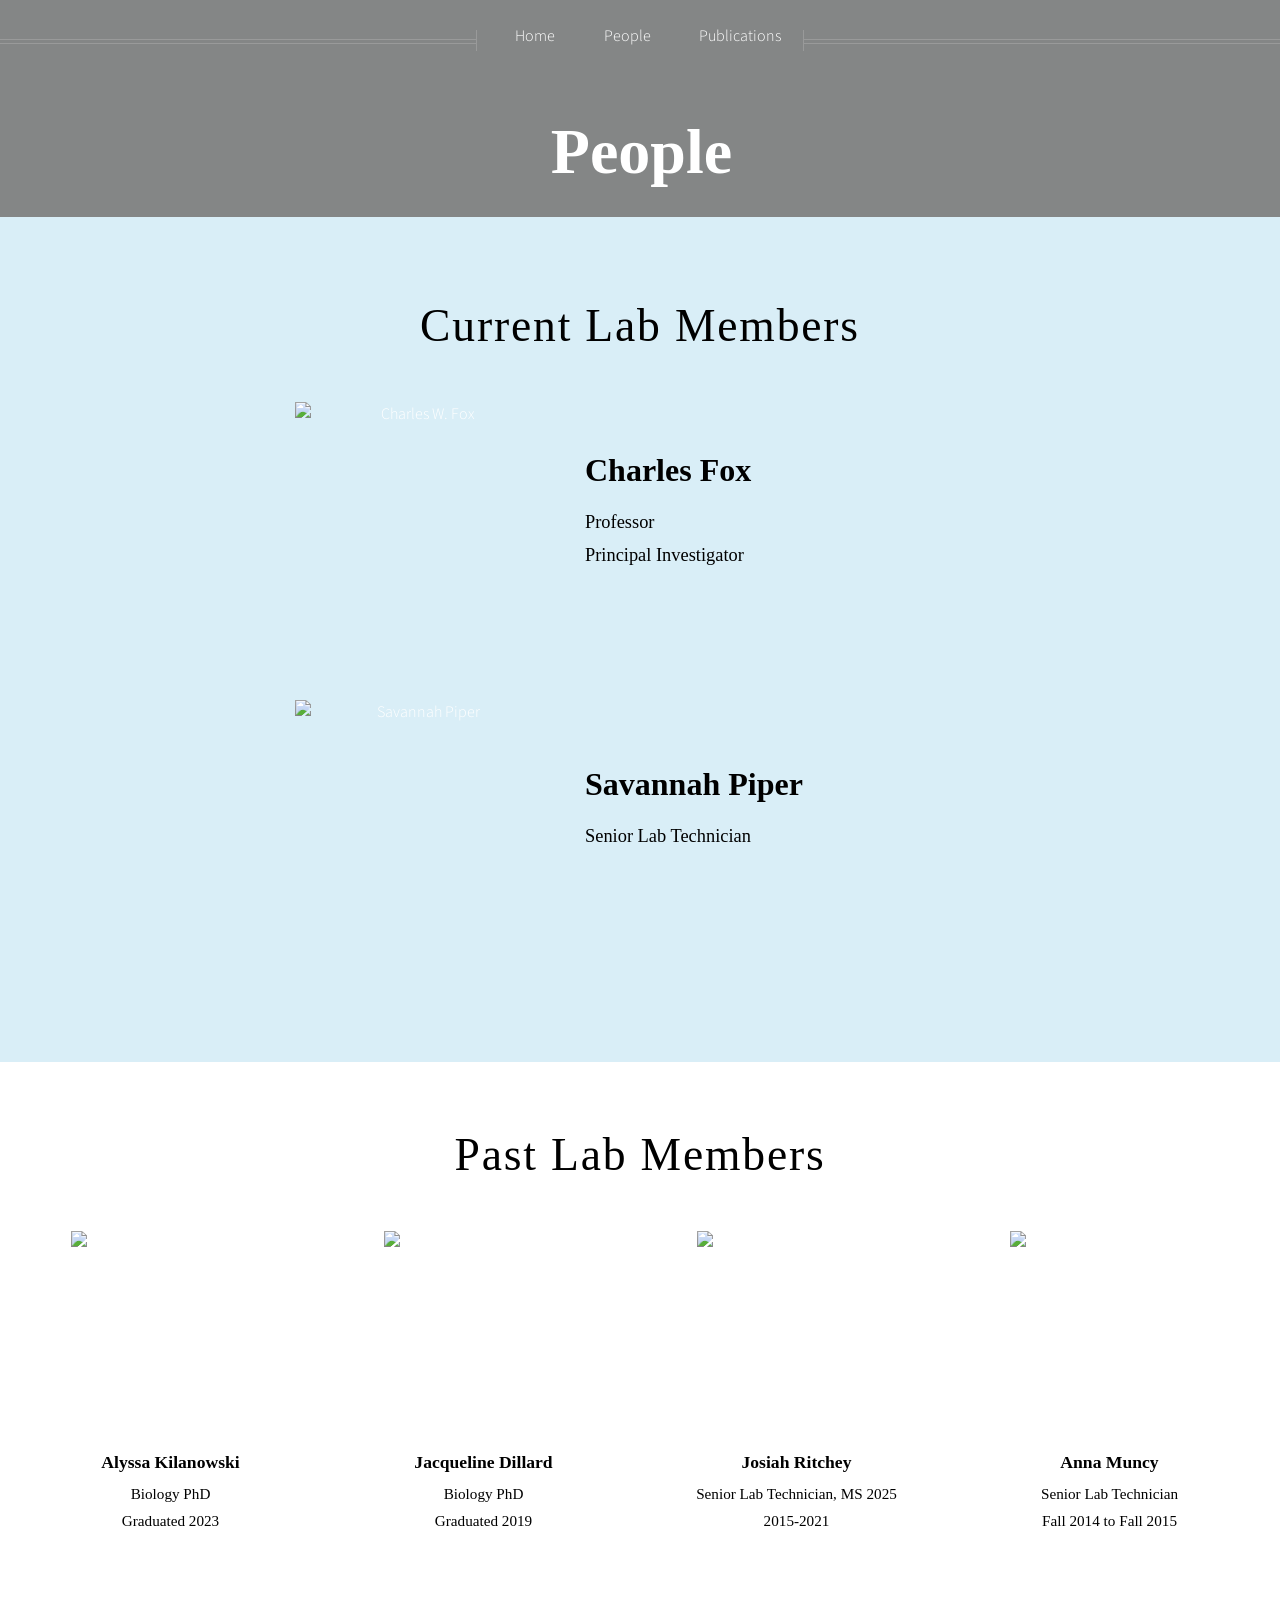
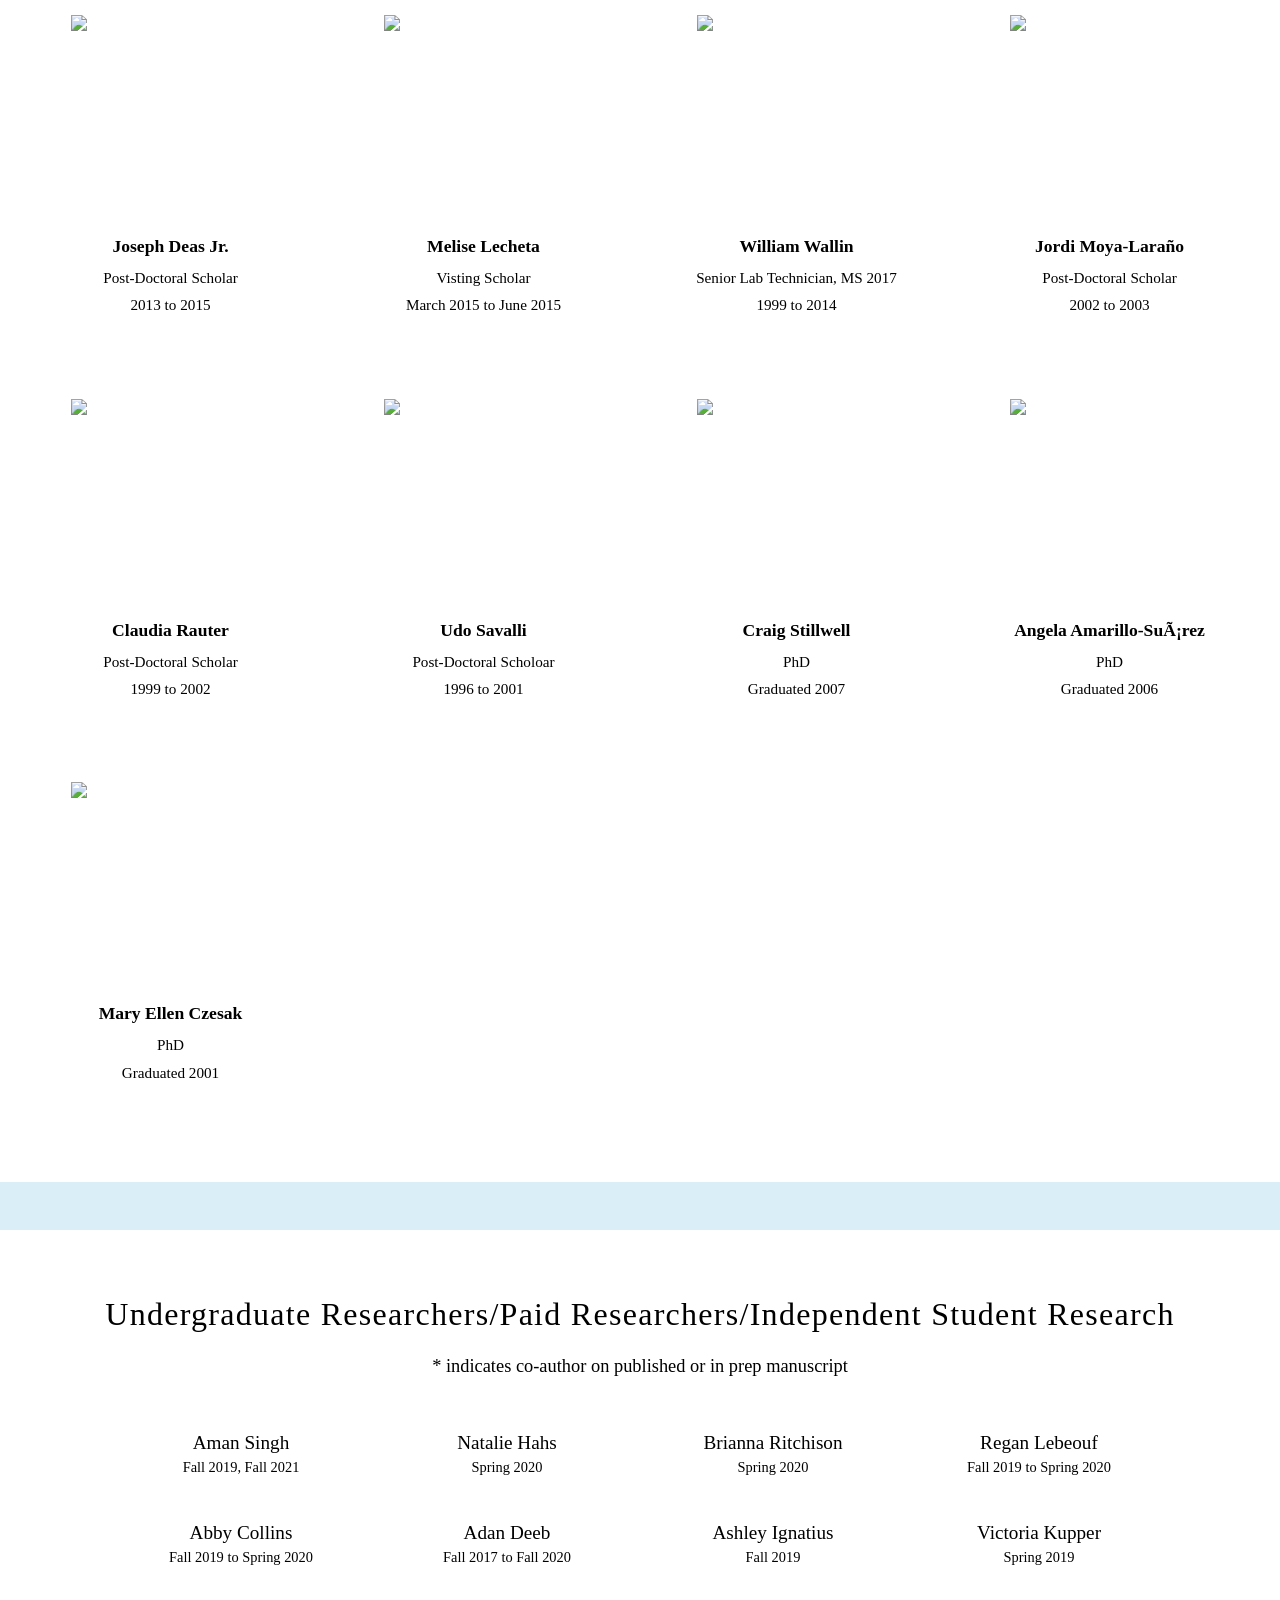
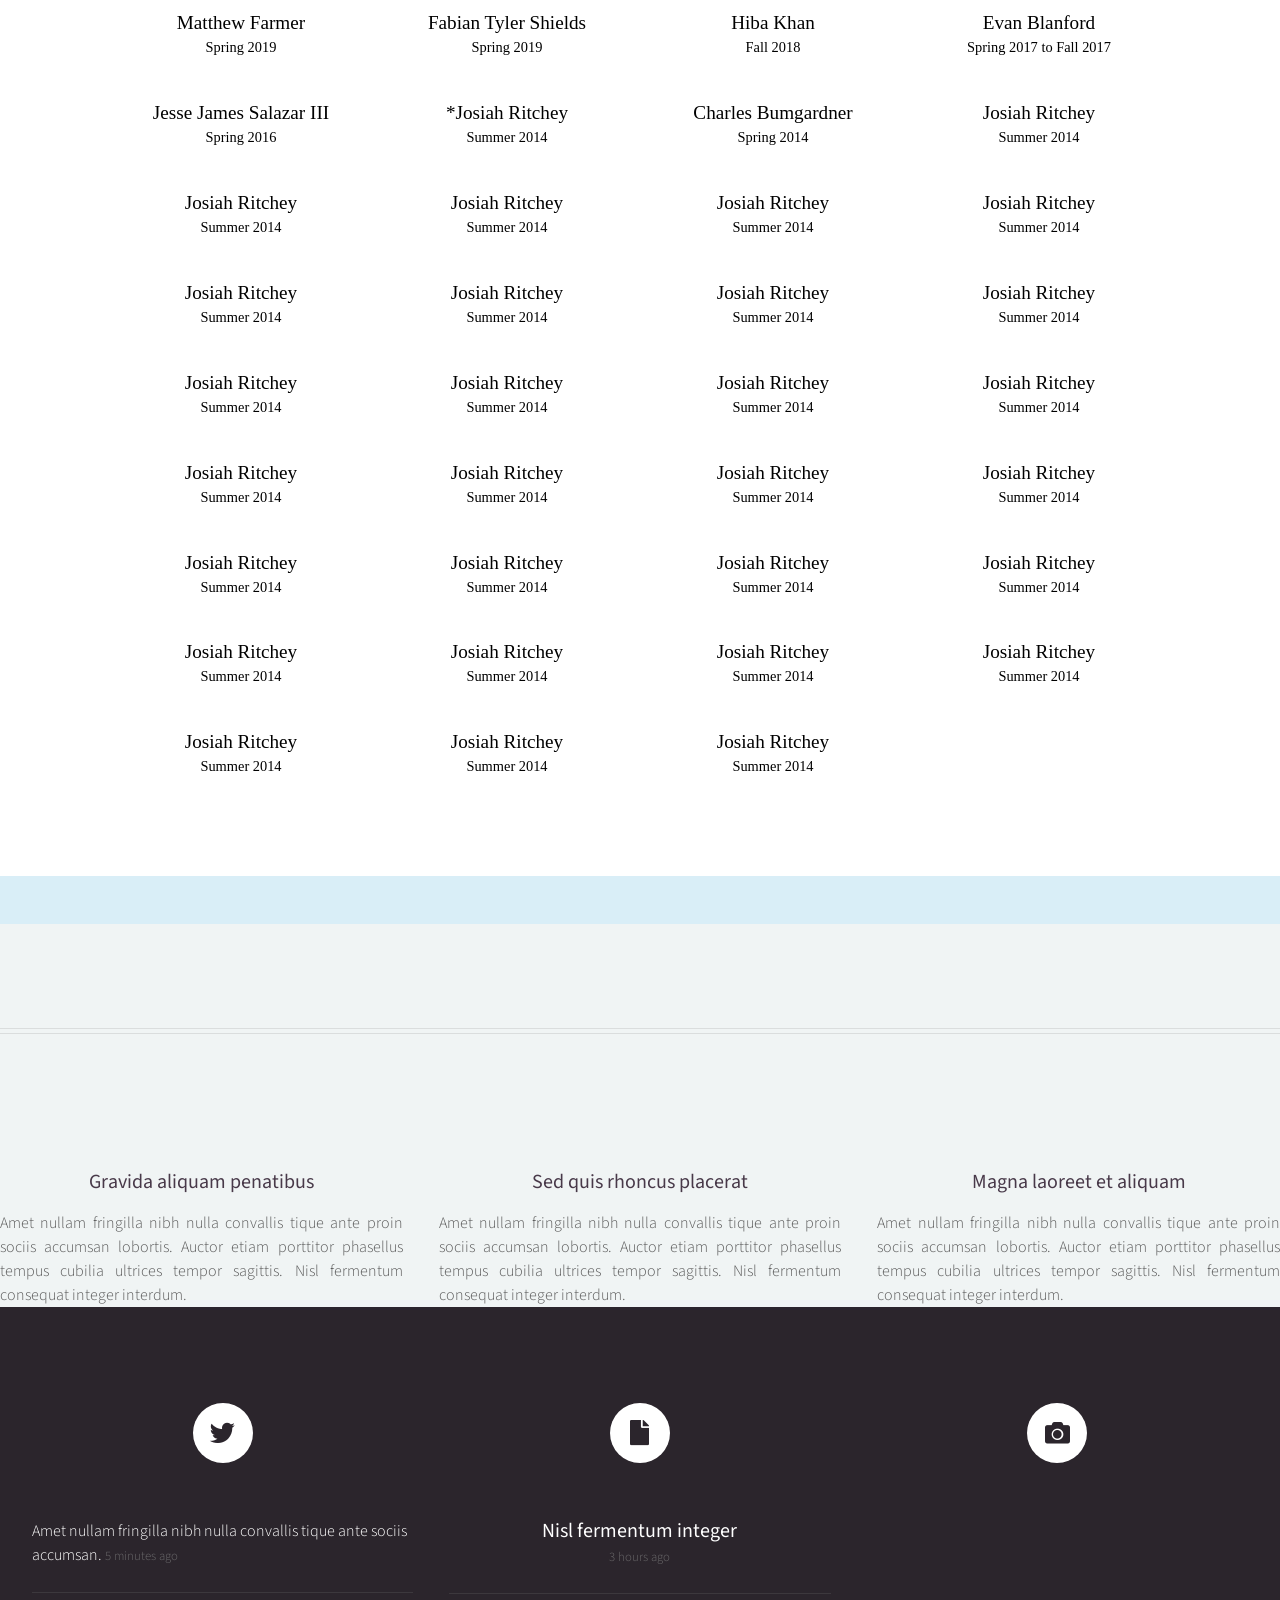
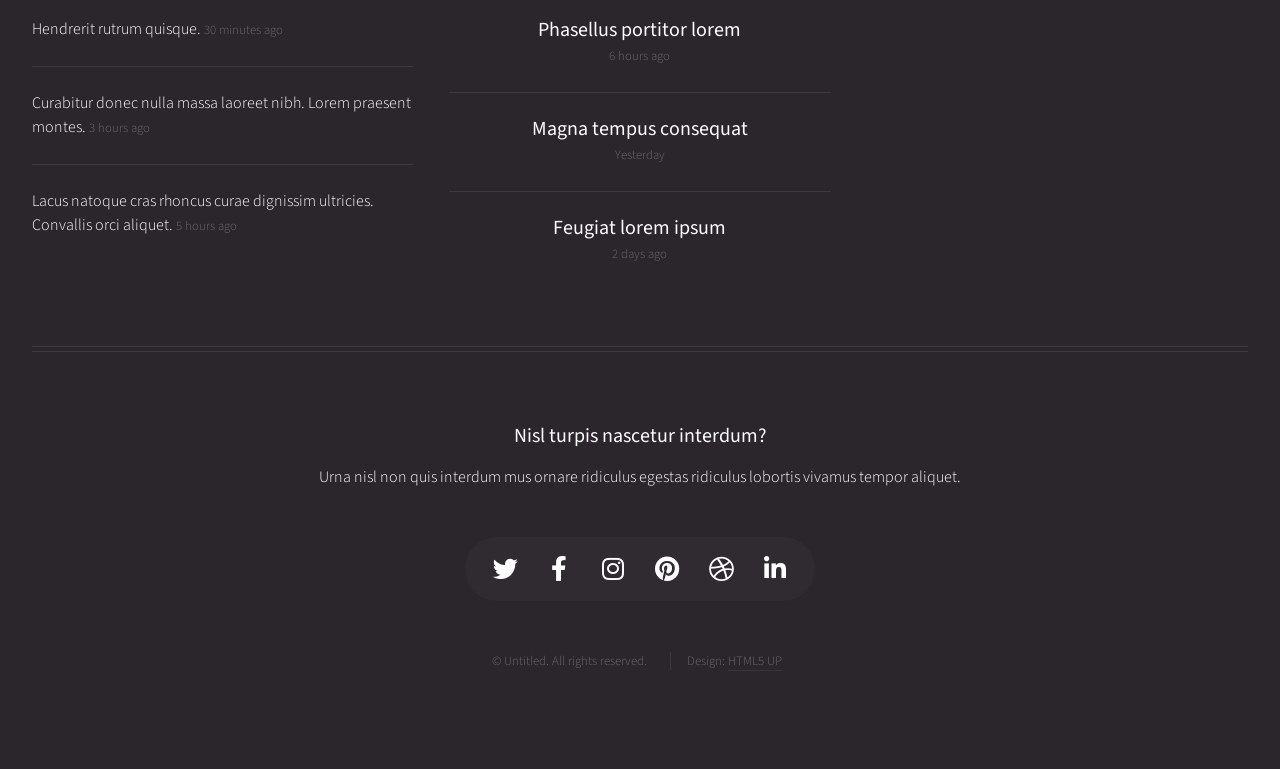
==== people.html @ bf3d3c87 "Add files via upload" ====
<!DOCTYPE HTML>
<!--
	Helios by HTML5 UP
	html5up.net | @ajlkn
	Free for personal and commercial use under the CCA 3.0 license (html5up.net/license)
-->
<html>
	<head>
		<title>People</title>
		<meta charset="utf-8" />
		<meta name="viewport" content="width=device-width, initial-scale=1, user-scalable=no" />
		<link rel="stylesheet" href="assets/css/main.css" />
		<noscript><link rel="stylesheet" href="assets/css/noscript.css" /></noscript>
	</head>
	<body class="left-sidebar is-preload people-page"></body>
		<div id="page-wrapper">

			<!-- Header -->
				<div id="header">

					<!-- Inner -->
						<div class="inner">
							<h1>
	<span id="logo">People</span>
</h1>
						</div>

					<!-- Nav -->
						<nav id="nav">
							<ul>
								<li><a href="index.html">Home</a></li>
								<li><a href="people.html">People</a></li>
								<li><a href="publications.html">Publications</a></li>
							</ul>
						</nav>

			</div>

<!-- Main -->
<div class="wrapper style1">
	<div class="container wide-people">
			<article id="main">
				<section class="people-section">

					<header>
						<h2>Current Lab Members</h2>
                        </header>
    <div class="person-row">
        <div class="person-photo">
		<img src="images/BES award.png" alt="Charles W. Fox" />
	</div>
	<div class="person-info">
        <h3>Charles Fox</h3>
        <p>Professor<br />
Principal Investigator</p>
	</div>
</div>
<div class="person-row">

	<div class="person-photo">
		<img src="images/Savannah.jpg" alt="Savannah Piper" />
	</div>

	<div class="person-info">
		<h3>Savannah Piper</h3>
		<p>
			Senior Lab Technician<br />
		</p>
        	</section>
            <section class="past-members-section">

	<header>
		<h2>Past Lab Members</h2>
	</header>
<div class="past-members-grid">

	<div class="past-member-card">
		<img src="images/Alyssa.jpg" alt="Alyssa Kilanowski" />

		<h3>Alyssa Kilanowski</h3>
		<p>
			Biology PhD<br />
			Graduated 2023
		</p>
        
	</div>
    <div class="past-member-card">
		<img src="images/Jacqueline Dillard.png" alt="Jacqueline Dillard" />

		<h3>Jacqueline Dillard</h3>
		<p>
			Biology PhD<br />
			Graduated 2019
		</p>
        
	</div>
    <div class="past-member-card">
		<img src="images/Josiah Ritchey.jpg" alt="Josiah Ritchey" />

		<h3>Josiah Ritchey</h3>
		<p>
			Senior Lab Technician, MS 2025<br />
            2015-2021
		</p>
        
	</div>
     <div class="past-member-card">
		<img src="images/Anna Muncy.jpg" alt="Anna Muncy" />

		<h3>Anna Muncy</h3>
		<p>
			Senior Lab Technician<br />
            Fall 2014 to Fall 2015
		</p>
        
	</div>
     <div class="past-member-card">
		<img src="images/Joseph Deas.jpg" alt="Joseph Deas" />

		<h3>Joseph Deas Jr.</h3>
		<p>
			Post-Doctoral Scholar<br />
           2013 to 2015
		</p>
        
	</div>
    <div class="past-member-card">
		<img src="images/Melise Lecheta.JPG" alt="Melise Lecheta" />

		<h3>Melise Lecheta</h3>
		<p>
			Visting Scholar<br />
           March 2015 to June 2015
		</p>
        
	</div>
 <div class="past-member-card">
		<img src="images/Wallin.jpg" alt="Wallin" />

		<h3>William Wallin</h3>
		<p>
			Senior Lab Technician, MS 2017<br />
           1999 to 2014
		</p>
        
	</div>
     <div class="past-member-card">
		<img src="images/Jordi.JPG" alt="Jordi" />

		<h3>Jordi Moya-Laraño</h3>
		<p>
			Post-Doctoral Scholar<br />
           2002 to 2003
		</p>
        
	</div>
     <div class="past-member-card">
		<img src="images/Claudia.jpg" alt="Claudia M. Rauter" />

		<h3>Claudia Rauter</h3>
		<p>
			Post-Doctoral Scholar<br />
           1999 to 2002
		</p>
        
	</div>
      <div class="past-member-card">
		<img src="images/SAVALLI1.JPG" alt="Udo M. Savalli" />

		<h3>Udo Savalli</h3>
		<p>
			Post-Doctoral Scholoar<br />
           1996 to 2001
		</p>
        
	</div>
      <div class="past-member-card">
		<img src="images/Craig Stillwell.2jpg.jpg" alt="Craig Stillwell" />

		<h3>Craig Stillwell</h3>
		<p>
			PhD<br />
           Graduated 2007
		</p>
        
	</div>
      <div class="past-member-card">
		<img src="images/Angela.jpg" alt="Angela R. Amarillo-SuÃ¡rez" />

		<h3>Angela Amarillo-SuÃ¡rez</h3>
		<p>
			PhD<br />
           Graduated 2006
		</p>
        
	</div>
      <div class="past-member-card">
		<img src="images/ME_Czesak.2jpg.jpg" alt="Mary Ellen Czesak" />

		<h3>Mary Ellen Czesak</h3>
		<p>
			PhD<br />
           Graduated 2001
		</p>
        
	</div>
</div>
</section>

<section class="undergrad-section">

	<header>
		<h2>Undergraduate Researchers/Paid Researchers/Independent Student Research</h2>
	</header>
    <p class="undergrad-note">
	* indicates co-author on published or in prep manuscript
</p>
<div class="undergrad-grid">
    <div class="undergrad-person">
		<h3>Aman Singh</h3>
		<p>Fall 2019, Fall 2021</p>
	</div>
    <div class="undergrad-person">
		<h3>Natalie Hahs</h3>
		<p>Spring 2020</p>
	</div>
<div class="undergrad-person">
		<h3>Brianna Ritchison</h3>
		<p>Spring 2020</p>
	</div>
    <div class="undergrad-person">
		<h3>Regan Lebeouf</h3>
		<p> Fall 2019 to Spring 2020</p>
	</div>
    <div class="undergrad-person">
		<h3>Abby Collins </h3>
		<p> Fall 2019 to Spring 2020</p>
	</div>
    <div class="undergrad-person">
		<h3>Adan Deeb </h3>
		<p>Fall 2017 to Fall 2020</p>
	</div>
    <div class="undergrad-person">
		<h3>Ashley Ignatius</h3>
		<p>Fall 2019</p>
	</div>
    <div class="undergrad-person">
		<h3>Victoria Kupper</h3>
		<p>Spring 2019</p>
	</div>
    <div class="undergrad-person">
		<h3>Matthew Farmer</h3>
		<p>Spring 2019</p>
	</div>
    <div class="undergrad-person">
		<h3>Fabian Tyler Shields</h3>
		<p>Spring 2019</p>
	</div>
    <div class="undergrad-person">
		<h3>Hiba Khan</h3>
		<p>Fall 2018</p>
	</div>
    <div class="undergrad-person">
		<h3>Evan Blanford</h3>
		<p>Spring 2017 to Fall 2017</p>
	</div>
    <div class="undergrad-person">
		<h3>Jesse James Salazar III </h3>
		<p>Spring 2016</p>
	</div>
    <div class="undergrad-person">
		<h3>*Josiah Ritchey</h3>
		<p>Summer 2014</p>
	</div>
    <div class="undergrad-person">
		<h3>Charles Bumgardner</h3>
		<p>Spring 2014</p>
	</div>
    <div class="undergrad-person">
		<h3>Josiah Ritchey</h3>
		<p>Summer 2014</p>
	</div>
     <div class="undergrad-person">
		<h3>Josiah Ritchey</h3>
		<p>Summer 2014</p>
	</div>
    <div class="undergrad-person">
		<h3>Josiah Ritchey</h3>
		<p>Summer 2014</p>
	</div>
    <div class="undergrad-person">
		<h3>Josiah Ritchey</h3>
		<p>Summer 2014</p>
	</div>
     <div class="undergrad-person">
		<h3>Josiah Ritchey</h3>
		<p>Summer 2014</p>
	</div>
    <div class="undergrad-person">
		<h3>Josiah Ritchey</h3>
		<p>Summer 2014</p>
	</div>
    <div class="undergrad-person">
		<h3>Josiah Ritchey</h3>
		<p>Summer 2014</p>
	</div>
     <div class="undergrad-person">
		<h3>Josiah Ritchey</h3>
		<p>Summer 2014</p>
	</div>
    <div class="undergrad-person">
		<h3>Josiah Ritchey</h3>
		<p>Summer 2014</p>
	</div>
    <div class="undergrad-person">
		<h3>Josiah Ritchey</h3>
		<p>Summer 2014</p>
	</div>
     <div class="undergrad-person">
		<h3>Josiah Ritchey</h3>
		<p>Summer 2014</p>
	</div>
    <div class="undergrad-person">
		<h3>Josiah Ritchey</h3>
		<p>Summer 2014</p>
	</div>
    <div class="undergrad-person">
		<h3>Josiah Ritchey</h3>
		<p>Summer 2014</p>
	</div>
     <div class="undergrad-person">
		<h3>Josiah Ritchey</h3>
		<p>Summer 2014</p>
	</div>
    <div class="undergrad-person">
		<h3>Josiah Ritchey</h3>
		<p>Summer 2014</p>
	</div>
    <div class="undergrad-person">
		<h3>Josiah Ritchey</h3>
		<p>Summer 2014</p>
	</div>
     <div class="undergrad-person">
		<h3>Josiah Ritchey</h3>
		<p>Summer 2014</p>
	</div>
    <div class="undergrad-person">
		<h3>Josiah Ritchey</h3>
		<p>Summer 2014</p>
	</div>
    <div class="undergrad-person">
		<h3>Josiah Ritchey</h3>
		<p>Summer 2014</p>
	</div>
     <div class="undergrad-person">
		<h3>Josiah Ritchey</h3>
		<p>Summer 2014</p>
	</div>
    <div class="undergrad-person">
		<h3>Josiah Ritchey</h3>
		<p>Summer 2014</p>
	</div>
    <div class="undergrad-person">
		<h3>Josiah Ritchey</h3>
		<p>Summer 2014</p>
	</div>
     <div class="undergrad-person">
		<h3>Josiah Ritchey</h3>
		<p>Summer 2014</p>
	</div>
    <div class="undergrad-person">
		<h3>Josiah Ritchey</h3>
		<p>Summer 2014</p>
	</div>
    <div class="undergrad-person">
		<h3>Josiah Ritchey</h3>
		<p>Summer 2014</p>
	</div>
     <div class="undergrad-person">
		<h3>Josiah Ritchey</h3>
		<p>Summer 2014</p>
	</div>
    <div class="undergrad-person">
		<h3>Josiah Ritchey</h3>
		<p>Summer 2014</p>
	</div>
    <div class="undergrad-person">
		<h3>Josiah Ritchey</h3>
		<p>Summer 2014</p>
	</div>

	</div>
</section>
		</article>
        
	</div>
</div>
</div>
</section>

								</article>
							</div>
						</div>
						<hr />
						<div class="row">
							<article class="col-4 col-12-mobile special">
								<a href="#" class="image featured"><img src="images/pic07.jpg" alt="" /></a>
								<header>
									<h3><a href="#">Gravida aliquam penatibus</a></h3>
								</header>
								<p>
									Amet nullam fringilla nibh nulla convallis tique ante proin sociis accumsan lobortis. Auctor etiam
									porttitor phasellus tempus cubilia ultrices tempor sagittis. Nisl fermentum consequat integer interdum.
								</p>
							</article>
							<article class="col-4 col-12-mobile special">
								<a href="#" class="image featured"><img src="images/pic08.jpg" alt="" /></a>
								<header>
									<h3><a href="#">Sed quis rhoncus placerat</a></h3>
								</header>
								<p>
									Amet nullam fringilla nibh nulla convallis tique ante proin sociis accumsan lobortis. Auctor etiam
									porttitor phasellus tempus cubilia ultrices tempor sagittis. Nisl fermentum consequat integer interdum.
								</p>
							</article>
							<article class="col-4 col-12-mobile special">
								<a href="#" class="image featured"><img src="images/pic09.jpg" alt="" /></a>
								<header>
									<h3><a href="#">Magna laoreet et aliquam</a></h3>
								</header>
								<p>
									Amet nullam fringilla nibh nulla convallis tique ante proin sociis accumsan lobortis. Auctor etiam
									porttitor phasellus tempus cubilia ultrices tempor sagittis. Nisl fermentum consequat integer interdum.
								</p>
							</article>
						</div>
					</div>

				</div>

			<!-- Footer -->
				<div id="footer">
					<div class="container">
						<div class="row">

							<!-- Tweets -->
								<section class="col-4 col-12-mobile">
									<header>
										<h2 class="icon brands fa-twitter circled"><span class="label">Tweets</span></h2>
									</header>
									<ul class="divided">
										<li>
											<article class="tweet">
												Amet nullam fringilla nibh nulla convallis tique ante sociis accumsan.
												<span class="timestamp">5 minutes ago</span>
											</article>
										</li>
										<li>
											<article class="tweet">
												Hendrerit rutrum quisque.
												<span class="timestamp">30 minutes ago</span>
											</article>
										</li>
										<li>
											<article class="tweet">
												Curabitur donec nulla massa laoreet nibh. Lorem praesent montes.
												<span class="timestamp">3 hours ago</span>
											</article>
										</li>
										<li>
											<article class="tweet">
												Lacus natoque cras rhoncus curae dignissim ultricies. Convallis orci aliquet.
												<span class="timestamp">5 hours ago</span>
											</article>
										</li>
									</ul>
								</section>

							<!-- Posts -->
								<section class="col-4 col-12-mobile">
									<header>
										<h2 class="icon solid fa-file circled"><span class="label">Posts</span></h2>
									</header>
									<ul class="divided">
										<li>
											<article class="post stub">
												<header>
													<h3><a href="#">Nisl fermentum integer</a></h3>
												</header>
												<span class="timestamp">3 hours ago</span>
											</article>
										</li>
										<li>
											<article class="post stub">
												<header>
													<h3><a href="#">Phasellus portitor lorem</a></h3>
												</header>
												<span class="timestamp">6 hours ago</span>
											</article>
										</li>
										<li>
											<article class="post stub">
												<header>
													<h3><a href="#">Magna tempus consequat</a></h3>
												</header>
												<span class="timestamp">Yesterday</span>
											</article>
										</li>
										<li>
											<article class="post stub">
												<header>
													<h3><a href="#">Feugiat lorem ipsum</a></h3>
												</header>
												<span class="timestamp">2 days ago</span>
											</article>
										</li>
									</ul>
								</section>

							<!-- Photos -->
								<section class="col-4 col-12-mobile">
									<header>
										<h2 class="icon solid fa-camera circled"><span class="label">Photos</span></h2>
									</header>
									<div class="row gtr-25">
										<div class="col-6">
											<a href="#" class="image fit"><img src="images/pic10.jpg" alt="" /></a>
										</div>
										<div class="col-6">
											<a href="#" class="image fit"><img src="images/pic11.jpg" alt="" /></a>
										</div>
										<div class="col-6">
											<a href="#" class="image fit"><img src="images/pic12.jpg" alt="" /></a>
										</div>
										<div class="col-6">
											<a href="#" class="image fit"><img src="images/pic13.jpg" alt="" /></a>
										</div>
										<div class="col-6">
											<a href="#" class="image fit"><img src="images/pic14.jpg" alt="" /></a>
										</div>
										<div class="col-6">
											<a href="#" class="image fit"><img src="images/pic15.jpg" alt="" /></a>
										</div>
									</div>
								</section>

						</div>
						<hr />
						<div class="row">
							<div class="col-12">

								<!-- Contact -->
									<section class="contact">
										<header>
											<h3>Nisl turpis nascetur interdum?</h3>
										</header>
										<p>Urna nisl non quis interdum mus ornare ridiculus egestas ridiculus lobortis vivamus tempor aliquet.</p>
										<ul class="icons">
											<li><a href="#" class="icon brands fa-twitter"><span class="label">Twitter</span></a></li>
											<li><a href="#" class="icon brands fa-facebook-f"><span class="label">Facebook</span></a></li>
											<li><a href="#" class="icon brands fa-instagram"><span class="label">Instagram</span></a></li>
											<li><a href="#" class="icon brands fa-pinterest"><span class="label">Pinterest</span></a></li>
											<li><a href="#" class="icon brands fa-dribbble"><span class="label">Dribbble</span></a></li>
											<li><a href="#" class="icon brands fa-linkedin-in"><span class="label">Linkedin</span></a></li>
										</ul>
									</section>

								<!-- Copyright -->
									<div class="copyright">
										<ul class="menu">
											<li>&copy; Untitled. All rights reserved.</li><li>Design: <a href="http://html5up.net">HTML5 UP</a></li>
										</ul>
									</div>

							</div>

						</div>
					</div>
				</div>

		</div>

		<!-- Scripts -->
			<script src="assets/js/jquery.min.js"></script>
			<script src="assets/js/jquery.dropotron.min.js"></script>
			<script src="assets/js/jquery.scrolly.min.js"></script>
			<script src="assets/js/jquery.scrollex.min.js"></script>
			<script src="assets/js/browser.min.js"></script>
			<script src="assets/js/breakpoints.min.js"></script>
			<script src="assets/js/util.js"></script>
			<script src="assets/js/main.js"></script>

	</body>
</html>
---- assets/css/main.css ----
@import url("https://fonts.googleapis.com/css?family=Source+Sans+Pro:300,300italic,400,400italic,600");
@import url("fontawesome-all.min.css");

/*
	Helios by HTML5 UP
	html5up.net | @ajlkn
	Free for personal and commercial use under the CCA 3.0 license (html5up.net/license)
*/

html, body, div, span, applet, object,
iframe, h1, h2, h3, h4, h5, h6, p, blockquote,
pre, a, abbr, acronym, address, big, cite,
code, del, dfn, em, img, ins, kbd, q, s, samp,
small, strike, strong, sub, sup, tt, var, b,
u, i, center, dl, dt, dd, ol, ul, li, fieldset,
form, label, legend, table, caption, tbody,
tfoot, thead, tr, th, td, article, aside,
canvas, details, embed, figure, figcaption,
footer, header, hgroup, menu, nav, output, ruby,
section, summary, time, mark, audio, video {
	margin: 0;
	padding: 0;
	border: 0;
	font-size: 100%;
	font: inherit;
	vertical-align: baseline;}

article, aside, details, figcaption, figure,
footer, header, hgroup, menu, nav, section {
	display: block;}

body {
	line-height: 1;
}

ol, ul {
	list-style: none;
}

blockquote, q {
	quotes: none;
}

	blockquote:before, blockquote:after, q:before, q:after {
		content: '';
		content: none;
	}

table {
	border-collapse: collapse;
	border-spacing: 0;
}

body {
	-webkit-text-size-adjust: none;
}

mark {
	background-color: transparent;
	color: inherit;
}

input::-moz-focus-inner {
	border: 0;
	padding: 0;
}

input, select, textarea {
	-moz-appearance: none;
	-webkit-appearance: none;
	-ms-appearance: none;
	appearance: none;
}

/* Basic */

	html {
		box-sizing: border-box;
	}

	*, *:before, *:after {
		box-sizing: inherit;
	}

	body {
		background: #f0f4f4;
		color: #5b5b5b;
		font-size: 15pt;
		line-height: 1.85em;
		font-family: 'Source Sans Pro', sans-serif;
		font-weight: 300;
	}

		body.is-preload *, body.is-preload *:before, body.is-preload *:after {
			-moz-animation: none !important;
			-webkit-animation: none !important;
			-ms-animation: none !important;
			animation: none !important;
			-moz-transition: none !important;
			-webkit-transition: none !important;
			-ms-transition: none !important;
			transition: none !important;
		}

	input, textarea, select {
		font-size: 15pt;
		line-height: 1.85em;
		font-family: 'Source Sans Pro', sans-serif;
		font-weight: 300;
	}

	h1, h2, h3, h4, h5, h6 {
		font-weight: 400;
		color: #483949;
		line-height: 1.25em;
	}

	h1 a, h2 a, h3 a, h4 a, h5 a, h6 a {
		color: inherit;
		text-decoration: none;
		border-bottom-color: transparent;
	}

	h1 strong, h2 strong, h3 strong, h4 strong, h5 strong, h6 strong {
		font-weight: 600;
	}

	h2 {
		font-size: 2.85em;
	}

	h3 {
		font-size: 1.25em;
	}

	h4 {
		font-size: 1em;
		margin: 0 0 0.25em 0;
	}

	strong, b {
		font-weight: 400;
		color: #483949;
	}

	em, i {
		font-style: italic;
	}

	a {
		color: inherit;
		border-bottom: solid 1px rgba(128, 128, 128, 0.15);
		text-decoration: none;
		-moz-transition: background-color 0.35s ease-in-out, color 0.35s ease-in-out, border-bottom-color 0.35s ease-in-out;
		-webkit-transition: background-color 0.35s ease-in-out, color 0.35s ease-in-out, border-bottom-color 0.35s ease-in-out;
		-ms-transition: background-color 0.35s ease-in-out, color 0.35s ease-in-out, border-bottom-color 0.35s ease-in-out;
		transition: background-color 0.35s ease-in-out, color 0.35s ease-in-out, border-bottom-color 0.35s ease-in-out;
	}

		a:hover {
			color: #ef8376;
			border-bottom-color: transparent;
		}

	sub {
		position: relative;
		top: 0.5em;
		font-size: 0.8em;
	}

	sup {
		position: relative;
		top: -0.5em;
		font-size: 0.8em;
	}

	blockquote {
		border-left: solid 0.5em #ddd;
		padding: 1em 0 1em 2em;
		font-style: italic;
	}

	p, ul, ol, dl, table {
		margin-bottom: 1em;
	}

	p {
		text-align: justify;
	}

	br.clear {
		clear: both;
	}

	hr {
		position: relative;
		display: block;
		border: 0;
		top: 4.5em;
		margin-bottom: 9em;
		height: 6px;
		border-top: solid 1px rgba(128, 128, 128, 0.2);
		border-bottom: solid 1px rgba(128, 128, 128, 0.2);
	}

		hr:before, hr:after {
			content: '';
			position: absolute;
			top: -8px;
			display: block;
			width: 1px;
			height: 21px;
			background: rgba(128, 128, 128, 0.2);
		}

		hr:before {
			left: -1px;
		}

		hr:after {
			right: -1px;
		}

	.timestamp {
		color: rgba(128, 128, 128, 0.75);
		font-size: 0.8em;
	}

/* Container */

	.container {
		margin: 0 auto;
		max-width: 100%;
		width: 1400px;
	}

		@media screen and (max-width: 1680px) {

			.container {
				width: 1200px;
			}

		}

		@media screen and (max-width: 1280px) {

			.container {
				width: 100%;
			}

		}

		@media screen and (max-width: 960px) {

			.container {
				width: 100%;
			}

		}

		@media screen and (max-width: 840px) {

			.container {
				width: 100%;
			}

		}

		@media screen and (max-width: 736px) {

			.container {
				width: 100%;
			}

		}

/* Row */

	.row {
		display: flex;
		flex-wrap: wrap;
		box-sizing: border-box;
		align-items: stretch;
	}

		.row > * {
			box-sizing: border-box;
		}

		.row.gtr-uniform > * > :last-child {
			margin-bottom: 0;
		}

		.row.aln-left {
			justify-content: flex-start;
		}

		.row.aln-center {
			justify-content: center;
		}

		.row.aln-right {
			justify-content: flex-end;
		}

		.row.aln-top {
			align-items: flex-start;
		}

		.row.aln-middle {
			align-items: center;
		}

		.row.aln-bottom {
			align-items: flex-end;
		}

		.row > .imp {
			order: -1;
		}

		.row > .col-1 {
			width: 8.33333%;
		}

		.row > .off-1 {
			margin-left: 8.33333%;
		}

		.row > .col-2 {
			width: 16.66667%;
		}

		.row > .off-2 {
			margin-left: 16.66667%;
		}

		.row > .col-3 {
			width: 25%;
		}

		.row > .off-3 {
			margin-left: 25%;
		}

		.row > .col-4 {
			width: 33.33333%;
		}

		.row > .off-4 {
			margin-left: 33.33333%;
		}

		.row > .col-5 {
			width: 41.66667%;
		}

		.row > .off-5 {
			margin-left: 41.66667%;
		}

		.row > .col-6 {
			width: 50%;
		}

		.row > .off-6 {
			margin-left: 50%;
		}

		.row > .col-7 {
			width: 58.33333%;
		}

		.row > .off-7 {
			margin-left: 58.33333%;
		}

		.row > .col-8 {
			width: 66.66667%;
		}

		.row > .off-8 {
			margin-left: 66.66667%;
		}

		.row > .col-9 {
			width: 75%;
		}

		.row > .off-9 {
			margin-left: 75%;
		}

		.row > .col-10 {
			width: 83.33333%;
		}

		.row > .off-10 {
			margin-left: 83.33333%;
		}

		.row > .col-11 {
			width: 91.66667%;
		}

		.row > .off-11 {
			margin-left: 91.66667%;
		}

		.row > .col-12 {
			width: 100%;
		}

		.row > .off-12 {
			margin-left: 100%;
		}

		.row.gtr-0 {
			margin-top: 0px;
			margin-left: 0px;
		}

			.row.gtr-0 > * {
				padding: 0px 0 0 0px;
			}

			.row.gtr-0.gtr-uniform {
				margin-top: 0px;
			}

				.row.gtr-0.gtr-uniform > * {
					padding-top: 0px;
				}

		.row.gtr-25 {
			margin-top: -10px;
			margin-left: -10px;
		}

			.row.gtr-25 > * {
				padding: 10px 0 0 10px;
			}

			.row.gtr-25.gtr-uniform {
				margin-top: -10px;
			}

				.row.gtr-25.gtr-uniform > * {
					padding-top: 10px;
				}

		.row.gtr-50 {
			margin-top: -20px;
			margin-left: -20px;
		}

			.row.gtr-50 > * {
				padding: 20px 0 0 20px;
			}

			.row.gtr-50.gtr-uniform {
				margin-top: -20px;
			}

				.row.gtr-50.gtr-uniform > * {
					padding-top: 20px;
				}

		.row {
			margin-top: -40px;
			margin-left: -40px;
		}

			.row > * {
				padding: 40px 0 0 40px;
			}

			.row.gtr-uniform {
				margin-top: -40px;
			}

				.row.gtr-uniform > * {
					padding-top: 40px;
				}

		.row.gtr-150 {
			margin-top: -60px;
			margin-left: -60px;
		}

			.row.gtr-150 > * {
				padding: 60px 0 0 60px;
			}

			.row.gtr-150.gtr-uniform {
				margin-top: -60px;
			}

				.row.gtr-150.gtr-uniform > * {
					padding-top: 60px;
				}

		.row.gtr-200 {
			margin-top: -80px;
			margin-left: -80px;
		}

			.row.gtr-200 > * {
				padding: 80px 0 0 80px;
			}

			.row.gtr-200.gtr-uniform {
				margin-top: -80px;
			}

				.row.gtr-200.gtr-uniform > * {
					padding-top: 80px;
				}

		@media screen and (max-width: 1680px) {

			.row {
				display: flex;
				flex-wrap: wrap;
				box-sizing: border-box;
				align-items: stretch;
			}

				.row > * {
					box-sizing: border-box;
				}

				.row.gtr-uniform > * > :last-child {
					margin-bottom: 0;
				}

				.row.aln-left {
					justify-content: flex-start;
				}

				.row.aln-center {
					justify-content: center;
				}

				.row.aln-right {
					justify-content: flex-end;
				}

				.row.aln-top {
					align-items: flex-start;
				}

				.row.aln-middle {
					align-items: center;
				}

				.row.aln-bottom {
					align-items: flex-end;
				}

				.row > .imp-wide {
					order: -1;
				}

				.row > .col-1-wide {
					width: 8.33333%;
				}

				.row > .off-1-wide {
					margin-left: 8.33333%;
				}

				.row > .col-2-wide {
					width: 16.66667%;
				}

				.row > .off-2-wide {
					margin-left: 16.66667%;
				}

				.row > .col-3-wide {
					width: 25%;
				}

				.row > .off-3-wide {
					margin-left: 25%;
				}

				.row > .col-4-wide {
					width: 33.33333%;
				}

				.row > .off-4-wide {
					margin-left: 33.33333%;
				}

				.row > .col-5-wide {
					width: 41.66667%;
				}

				.row > .off-5-wide {
					margin-left: 41.66667%;
				}

				.row > .col-6-wide {
					width: 50%;
				}

				.row > .off-6-wide {
					margin-left: 50%;
				}

				.row > .col-7-wide {
					width: 58.33333%;
				}

				.row > .off-7-wide {
					margin-left: 58.33333%;
				}

				.row > .col-8-wide {
					width: 66.66667%;
				}

				.row > .off-8-wide {
					margin-left: 66.66667%;
				}

				.row > .col-9-wide {
					width: 75%;
				}

				.row > .off-9-wide {
					margin-left: 75%;
				}

				.row > .col-10-wide {
					width: 83.33333%;
				}

				.row > .off-10-wide {
					margin-left: 83.33333%;
				}

				.row > .col-11-wide {
					width: 91.66667%;
				}

				.row > .off-11-wide {
					margin-left: 91.66667%;
				}

				.row > .col-12-wide {
					width: 100%;
				}

				.row > .off-12-wide {
					margin-left: 100%;
				}

				.row.gtr-0 {
					margin-top: 0px;
					margin-left: 0px;
				}

					.row.gtr-0 > * {
						padding: 0px 0 0 0px;
					}

					.row.gtr-0.gtr-uniform {
						margin-top: 0px;
					}

						.row.gtr-0.gtr-uniform > * {
							padding-top: 0px;
						}

				.row.gtr-25 {
					margin-top: -10px;
					margin-left: -10px;
				}

					.row.gtr-25 > * {
						padding: 10px 0 0 10px;
					}

					.row.gtr-25.gtr-uniform {
						margin-top: -10px;
					}

						.row.gtr-25.gtr-uniform > * {
							padding-top: 10px;
						}

				.row.gtr-50 {
					margin-top: -20px;
					margin-left: -20px;
				}

					.row.gtr-50 > * {
						padding: 20px 0 0 20px;
					}

					.row.gtr-50.gtr-uniform {
						margin-top: -20px;
					}

						.row.gtr-50.gtr-uniform > * {
							padding-top: 20px;
						}

				.row {
					margin-top: -40px;
					margin-left: -40px;
				}

					.row > * {
						padding: 40px 0 0 40px;
					}

					.row.gtr-uniform {
						margin-top: -40px;
					}

						.row.gtr-uniform > * {
							padding-top: 40px;
						}

				.row.gtr-150 {
					margin-top: -60px;
					margin-left: -60px;
				}

					.row.gtr-150 > * {
						padding: 60px 0 0 60px;
					}

					.row.gtr-150.gtr-uniform {
						margin-top: -60px;
					}

						.row.gtr-150.gtr-uniform > * {
							padding-top: 60px;
						}

				.row.gtr-200 {
					margin-top: -80px;
					margin-left: -80px;
				}

					.row.gtr-200 > * {
						padding: 80px 0 0 80px;
					}

					.row.gtr-200.gtr-uniform {
						margin-top: -80px;
					}

						.row.gtr-200.gtr-uniform > * {
							padding-top: 80px;
						}

		}

		@media screen and (max-width: 1280px) {

			.row {
				display: flex;
				flex-wrap: wrap;
				box-sizing: border-box;
				align-items: stretch;
			}

				.row > * {
					box-sizing: border-box;
				}

				.row.gtr-uniform > * > :last-child {
					margin-bottom: 0;
				}

				.row.aln-left {
					justify-content: flex-start;
				}

				.row.aln-center {
					justify-content: center;
				}

				.row.aln-right {
					justify-content: flex-end;
				}

				.row.aln-top {
					align-items: flex-start;
				}

				.row.aln-middle {
					align-items: center;
				}

				.row.aln-bottom {
					align-items: flex-end;
				}

				.row > .imp-normal {
					order: -1;
				}

				.row > .col-1-normal {
					width: 8.33333%;
				}

				.row > .off-1-normal {
					margin-left: 8.33333%;
				}

				.row > .col-2-normal {
					width: 16.66667%;
				}

				.row > .off-2-normal {
					margin-left: 16.66667%;
				}

				.row > .col-3-normal {
					width: 25%;
				}

				.row > .off-3-normal {
					margin-left: 25%;
				}

				.row > .col-4-normal {
					width: 33.33333%;
				}

				.row > .off-4-normal {
					margin-left: 33.33333%;
				}

				.row > .col-5-normal {
					width: 41.66667%;
				}

				.row > .off-5-normal {
					margin-left: 41.66667%;
				}

				.row > .col-6-normal {
					width: 50%;
				}

				.row > .off-6-normal {
					margin-left: 50%;
				}

				.row > .col-7-normal {
					width: 58.33333%;
				}

				.row > .off-7-normal {
					margin-left: 58.33333%;
				}

				.row > .col-8-normal {
					width: 66.66667%;
				}

				.row > .off-8-normal {
					margin-left: 66.66667%;
				}

				.row > .col-9-normal {
					width: 75%;
				}

				.row > .off-9-normal {
					margin-left: 75%;
				}

				.row > .col-10-normal {
					width: 83.33333%;
				}

				.row > .off-10-normal {
					margin-left: 83.33333%;
				}

				.row > .col-11-normal {
					width: 91.66667%;
				}

				.row > .off-11-normal {
					margin-left: 91.66667%;
				}

				.row > .col-12-normal {
					width: 100%;
				}

				.row > .off-12-normal {
					margin-left: 100%;
				}

				.row.gtr-0 {
					margin-top: 0px;
					margin-left: 0px;
				}

					.row.gtr-0 > * {
						padding: 0px 0 0 0px;
					}

					.row.gtr-0.gtr-uniform {
						margin-top: 0px;
					}

						.row.gtr-0.gtr-uniform > * {
							padding-top: 0px;
						}

				.row.gtr-25 {
					margin-top: -9px;
					margin-left: -9px;
				}

					.row.gtr-25 > * {
						padding: 9px 0 0 9px;
					}

					.row.gtr-25.gtr-uniform {
						margin-top: -9px;
					}

						.row.gtr-25.gtr-uniform > * {
							padding-top: 9px;
						}

				.row.gtr-50 {
					margin-top: -18px;
					margin-left: -18px;
				}

					.row.gtr-50 > * {
						padding: 18px 0 0 18px;
					}

					.row.gtr-50.gtr-uniform {
						margin-top: -18px;
					}

						.row.gtr-50.gtr-uniform > * {
							padding-top: 18px;
						}

				.row {
					margin-top: -36px;
					margin-left: -36px;
				}

					.row > * {
						padding: 36px 0 0 36px;
					}

					.row.gtr-uniform {
						margin-top: -36px;
					}

						.row.gtr-uniform > * {
							padding-top: 36px;
						}

				.row.gtr-150 {
					margin-top: -54px;
					margin-left: -54px;
				}

					.row.gtr-150 > * {
						padding: 54px 0 0 54px;
					}

					.row.gtr-150.gtr-uniform {
						margin-top: -54px;
					}

						.row.gtr-150.gtr-uniform > * {
							padding-top: 54px;
						}

				.row.gtr-200 {
					margin-top: -72px;
					margin-left: -72px;
				}

					.row.gtr-200 > * {
						padding: 72px 0 0 72px;
					}

					.row.gtr-200.gtr-uniform {
						margin-top: -72px;
					}

						.row.gtr-200.gtr-uniform > * {
							padding-top: 72px;
						}

		}

		@media screen and (max-width: 960px) {

			.row {
				display: flex;
				flex-wrap: wrap;
				box-sizing: border-box;
				align-items: stretch;
			}

				.row > * {
					box-sizing: border-box;
				}

				.row.gtr-uniform > * > :last-child {
					margin-bottom: 0;
				}

				.row.aln-left {
					justify-content: flex-start;
				}

				.row.aln-center {
					justify-content: center;
				}

				.row.aln-right {
					justify-content: flex-end;
				}

				.row.aln-top {
					align-items: flex-start;
				}

				.row.aln-middle {
					align-items: center;
				}

				.row.aln-bottom {
					align-items: flex-end;
				}

				.row > .imp-narrow {
					order: -1;
				}

				.row > .col-1-narrow {
					width: 8.33333%;
				}

				.row > .off-1-narrow {
					margin-left: 8.33333%;
				}

				.row > .col-2-narrow {
					width: 16.66667%;
				}

				.row > .off-2-narrow {
					margin-left: 16.66667%;
				}

				.row > .col-3-narrow {
					width: 25%;
				}

				.row > .off-3-narrow {
					margin-left: 25%;
				}

				.row > .col-4-narrow {
					width: 33.33333%;
				}

				.row > .off-4-narrow {
					margin-left: 33.33333%;
				}

				.row > .col-5-narrow {
					width: 41.66667%;
				}

				.row > .off-5-narrow {
					margin-left: 41.66667%;
				}

				.row > .col-6-narrow {
					width: 50%;
				}

				.row > .off-6-narrow {
					margin-left: 50%;
				}

				.row > .col-7-narrow {
					width: 58.33333%;
				}

				.row > .off-7-narrow {
					margin-left: 58.33333%;
				}

				.row > .col-8-narrow {
					width: 66.66667%;
				}

				.row > .off-8-narrow {
					margin-left: 66.66667%;
				}

				.row > .col-9-narrow {
					width: 75%;
				}

				.row > .off-9-narrow {
					margin-left: 75%;
				}

				.row > .col-10-narrow {
					width: 83.33333%;
				}

				.row > .off-10-narrow {
					margin-left: 83.33333%;
				}

				.row > .col-11-narrow {
					width: 91.66667%;
				}

				.row > .off-11-narrow {
					margin-left: 91.66667%;
				}

				.row > .col-12-narrow {
					width: 100%;
				}

				.row > .off-12-narrow {
					margin-left: 100%;
				}

				.row.gtr-0 {
					margin-top: 0px;
					margin-left: 0px;
				}

					.row.gtr-0 > * {
						padding: 0px 0 0 0px;
					}

					.row.gtr-0.gtr-uniform {
						margin-top: 0px;
					}

						.row.gtr-0.gtr-uniform > * {
							padding-top: 0px;
						}

				.row.gtr-25 {
					margin-top: -8px;
					margin-left: -8px;
				}

					.row.gtr-25 > * {
						padding: 8px 0 0 8px;
					}

					.row.gtr-25.gtr-uniform {
						margin-top: -8px;
					}

						.row.gtr-25.gtr-uniform > * {
							padding-top: 8px;
						}

				.row.gtr-50 {
					margin-top: -16px;
					margin-left: -16px;
				}

					.row.gtr-50 > * {
						padding: 16px 0 0 16px;
					}

					.row.gtr-50.gtr-uniform {
						margin-top: -16px;
					}

						.row.gtr-50.gtr-uniform > * {
							padding-top: 16px;
						}

				.row {
					margin-top: -32px;
					margin-left: -32px;
				}

					.row > * {
						padding: 32px 0 0 32px;
					}

					.row.gtr-uniform {
						margin-top: -32px;
					}

						.row.gtr-uniform > * {
							padding-top: 32px;
						}

				.row.gtr-150 {
					margin-top: -48px;
					margin-left: -48px;
				}

					.row.gtr-150 > * {
						padding: 48px 0 0 48px;
					}

					.row.gtr-150.gtr-uniform {
						margin-top: -48px;
					}

						.row.gtr-150.gtr-uniform > * {
							padding-top: 48px;
						}

				.row.gtr-200 {
					margin-top: -64px;
					margin-left: -64px;
				}

					.row.gtr-200 > * {
						padding: 64px 0 0 64px;
					}

					.row.gtr-200.gtr-uniform {
						margin-top: -64px;
					}

						.row.gtr-200.gtr-uniform > * {
							padding-top: 64px;
						}

		}

		@media screen and (max-width: 840px) {

			.row {
				display: flex;
				flex-wrap: wrap;
				box-sizing: border-box;
				align-items: stretch;
			}

				.row > * {
					box-sizing: border-box;
				}

				.row.gtr-uniform > * > :last-child {
					margin-bottom: 0;
				}

				.row.aln-left {
					justify-content: flex-start;
				}

				.row.aln-center {
					justify-content: center;
				}

				.row.aln-right {
					justify-content: flex-end;
				}

				.row.aln-top {
					align-items: flex-start;
				}

				.row.aln-middle {
					align-items: center;
				}

				.row.aln-bottom {
					align-items: flex-end;
				}

				.row > .imp-narrower {
					order: -1;
				}

				.row > .col-1-narrower {
					width: 8.33333%;
				}

				.row > .off-1-narrower {
					margin-left: 8.33333%;
				}

				.row > .col-2-narrower {
					width: 16.66667%;
				}

				.row > .off-2-narrower {
					margin-left: 16.66667%;
				}

				.row > .col-3-narrower {
					width: 25%;
				}

				.row > .off-3-narrower {
					margin-left: 25%;
				}

				.row > .col-4-narrower {
					width: 33.33333%;
				}

				.row > .off-4-narrower {
					margin-left: 33.33333%;
				}

				.row > .col-5-narrower {
					width: 41.66667%;
				}

				.row > .off-5-narrower {
					margin-left: 41.66667%;
				}

				.row > .col-6-narrower {
					width: 50%;
				}

				.row > .off-6-narrower {
					margin-left: 50%;
				}

				.row > .col-7-narrower {
					width: 58.33333%;
				}

				.row > .off-7-narrower {
					margin-left: 58.33333%;
				}

				.row > .col-8-narrower {
					width: 66.66667%;
				}

				.row > .off-8-narrower {
					margin-left: 66.66667%;
				}

				.row > .col-9-narrower {
					width: 75%;
				}

				.row > .off-9-narrower {
					margin-left: 75%;
				}

				.row > .col-10-narrower {
					width: 83.33333%;
				}

				.row > .off-10-narrower {
					margin-left: 83.33333%;
				}

				.row > .col-11-narrower {
					width: 91.66667%;
				}

				.row > .off-11-narrower {
					margin-left: 91.66667%;
				}

				.row > .col-12-narrower {
					width: 100%;
				}

				.row > .off-12-narrower {
					margin-left: 100%;
				}

				.row.gtr-0 {
					margin-top: 0px;
					margin-left: 0px;
				}

					.row.gtr-0 > * {
						padding: 0px 0 0 0px;
					}

					.row.gtr-0.gtr-uniform {
						margin-top: 0px;
					}

						.row.gtr-0.gtr-uniform > * {
							padding-top: 0px;
						}

				.row.gtr-25 {
					margin-top: -8px;
					margin-left: -8px;
				}

					.row.gtr-25 > * {
						padding: 8px 0 0 8px;
					}

					.row.gtr-25.gtr-uniform {
						margin-top: -8px;
					}

						.row.gtr-25.gtr-uniform > * {
							padding-top: 8px;
						}

				.row.gtr-50 {
					margin-top: -16px;
					margin-left: -16px;
				}

					.row.gtr-50 > * {
						padding: 16px 0 0 16px;
					}

					.row.gtr-50.gtr-uniform {
						margin-top: -16px;
					}

						.row.gtr-50.gtr-uniform > * {
							padding-top: 16px;
						}

				.row {
					margin-top: -32px;
					margin-left: -32px;
				}

					.row > * {
						padding: 32px 0 0 32px;
					}

					.row.gtr-uniform {
						margin-top: -32px;
					}

						.row.gtr-uniform > * {
							padding-top: 32px;
						}

				.row.gtr-150 {
					margin-top: -48px;
					margin-left: -48px;
				}

					.row.gtr-150 > * {
						padding: 48px 0 0 48px;
					}

					.row.gtr-150.gtr-uniform {
						margin-top: -48px;
					}

						.row.gtr-150.gtr-uniform > * {
							padding-top: 48px;
						}

				.row.gtr-200 {
					margin-top: -64px;
					margin-left: -64px;
				}

					.row.gtr-200 > * {
						padding: 64px 0 0 64px;
					}

					.row.gtr-200.gtr-uniform {
						margin-top: -64px;
					}

						.row.gtr-200.gtr-uniform > * {
							padding-top: 64px;
						}

		}

		@media screen and (max-width: 736px) {

			.row {
				display: flex;
				flex-wrap: wrap;
				box-sizing: border-box;
				align-items: stretch;
			}

				.row > * {
					box-sizing: border-box;
				}

				.row.gtr-uniform > * > :last-child {
					margin-bottom: 0;
				}

				.row.aln-left {
					justify-content: flex-start;
				}

				.row.aln-center {
					justify-content: center;
				}

				.row.aln-right {
					justify-content: flex-end;
				}

				.row.aln-top {
					align-items: flex-start;
				}

				.row.aln-middle {
					align-items: center;
				}

				.row.aln-bottom {
					align-items: flex-end;
				}

				.row > .imp-mobile {
					order: -1;
				}

				.row > .col-1-mobile {
					width: 8.33333%;
				}

				.row > .off-1-mobile {
					margin-left: 8.33333%;
				}

				.row > .col-2-mobile {
					width: 16.66667%;
				}

				.row > .off-2-mobile {
					margin-left: 16.66667%;
				}

				.row > .col-3-mobile {
					width: 25%;
				}

				.row > .off-3-mobile {
					margin-left: 25%;
				}

				.row > .col-4-mobile {
					width: 33.33333%;
				}

				.row > .off-4-mobile {
					margin-left: 33.33333%;
				}

				.row > .col-5-mobile {
					width: 41.66667%;
				}

				.row > .off-5-mobile {
					margin-left: 41.66667%;
				}

				.row > .col-6-mobile {
					width: 50%;
				}

				.row > .off-6-mobile {
					margin-left: 50%;
				}

				.row > .col-7-mobile {
					width: 58.33333%;
				}

				.row > .off-7-mobile {
					margin-left: 58.33333%;
				}

				.row > .col-8-mobile {
					width: 66.66667%;
				}

				.row > .off-8-mobile {
					margin-left: 66.66667%;
				}

				.row > .col-9-mobile {
					width: 75%;
				}

				.row > .off-9-mobile {
					margin-left: 75%;
				}

				.row > .col-10-mobile {
					width: 83.33333%;
				}

				.row > .off-10-mobile {
					margin-left: 83.33333%;
				}

				.row > .col-11-mobile {
					width: 91.66667%;
				}

				.row > .off-11-mobile {
					margin-left: 91.66667%;
				}

				.row > .col-12-mobile {
					width: 100%;
				}

				.row > .off-12-mobile {
					margin-left: 100%;
				}

				.row.gtr-0 {
					margin-top: 0px;
					margin-left: 0px;
				}

					.row.gtr-0 > * {
						padding: 0px 0 0 0px;
					}

					.row.gtr-0.gtr-uniform {
						margin-top: 0px;
					}

						.row.gtr-0.gtr-uniform > * {
							padding-top: 0px;
						}

				.row.gtr-25 {
					margin-top: -5px;
					margin-left: -5px;
				}

					.row.gtr-25 > * {
						padding: 5px 0 0 5px;
					}

					.row.gtr-25.gtr-uniform {
						margin-top: -5px;
					}

						.row.gtr-25.gtr-uniform > * {
							padding-top: 5px;
						}

				.row.gtr-50 {
					margin-top: -10px;
					margin-left: -10px;
				}

					.row.gtr-50 > * {
						padding: 10px 0 0 10px;
					}

					.row.gtr-50.gtr-uniform {
						margin-top: -10px;
					}

						.row.gtr-50.gtr-uniform > * {
							padding-top: 10px;
						}

				.row {
					margin-top: -20px;
					margin-left: -20px;
				}

					.row > * {
						padding: 20px 0 0 20px;
					}

					.row.gtr-uniform {
						margin-top: -20px;
					}

						.row.gtr-uniform > * {
							padding-top: 20px;
						}

				.row.gtr-150 {
					margin-top: -30px;
					margin-left: -30px;
				}

					.row.gtr-150 > * {
						padding: 30px 0 0 30px;
					}

					.row.gtr-150.gtr-uniform {
						margin-top: -30px;
					}

						.row.gtr-150.gtr-uniform > * {
							padding-top: 30px;
						}

				.row.gtr-200 {
					margin-top: -40px;
					margin-left: -40px;
				}

					.row.gtr-200 > * {
						padding: 40px 0 0 40px;
					}

					.row.gtr-200.gtr-uniform {
						margin-top: -40px;
					}

						.row.gtr-200.gtr-uniform > * {
							padding-top: 40px;
						}

		}

/* Sections/Article */

	section, article {
		margin-bottom: 3em;
	}

		section > :last-child, section:last-child, article > :last-child, article:last-child {
			margin-bottom: 0;
		}

		section.special > header, section.special > footer, article.special > header, article.special > footer {
			text-align: center;
		}

	.row > section, .row > article {
		margin-bottom: 0;
	}

	header {
		margin: 0 0 1em 0;
	}

		header > p {
			display: block;
			font-size: 1.5em;
			margin: 1em 0 2em 0;
			line-height: 1.5em;
			text-align: inherit;
		}

	footer {
		margin: 2.5em 0 0 0;
	}

/* Image */

	.image {
		position: relative;
		display: inline-block;
		border: 0;
		outline: 0;
	}

		.image img {
			display: block;
			width: 100%;
		}

		.image.fit {
			display: block;
			width: 100%;
		}

		.image.featured {
			display: block;
			width: 100%;
			margin: 0 0 4em 0;
		}

		.image.left {
			float: left;
			margin: 0 2em 2em 0;
		}

		.image.centered {
			display: block;
			margin: 0 0 2em 0;
		}

			.image.centered img {
				margin: 0 auto;
				width: auto;
			}

/* List */

	ul {
		list-style: disc;
		padding-left: 1em;
	}

		ul li {
			padding-left: 0.5em;
		}

	ol {
		list-style: decimal;
		padding-left: 1.25em;
	}

		ol li {
			padding-left: 0.25em;
		}

/* Actions */

	ul.actions {
		margin: 3em 0 0 0;
		list-style: none;
		padding-left: 0;
	}

		form ul.actions {
			margin-top: 0;
		}

		ul.actions li {
			display: inline-block;
			margin: 0 0.75em 0 0.75em;
			padding-left: 0;
		}

			ul.actions li:first-child {
				margin-left: 0;
			}

			ul.actions li:last-child {
				margin-right: 0;
			}

/* Divided */

	ul.divided {
		list-style: none;
		padding-left: 0;
	}

		ul.divided li {
			border-top: solid 1px rgba(128, 128, 128, 0.2);
			padding-top: 1.5em;
			margin-top: 1.5em;
			padding-left: 0;
		}

			ul.divided li:first-child {
				border-top: 0;
				padding-top: 0;
				margin-top: 0;
			}

/* Menu */

	ul.menu {
		height: 1em;
		line-height: 1em;
		list-style: none;
		padding-left: 0;
	}

		ul.menu li {
			display: inline-block;
			border-left: solid 1px rgba(128, 128, 128, 0.2);
			padding-left: 1.25em;
			margin-left: 1.25em;
		}

			ul.menu li:first-child {
				border-left: 0;
				padding-left: 0;
				margin-left: 0;
			}

/* Icons */

	ul.icons {
		position: relative;
		background: rgba(128, 128, 128, 0.05);
		border-radius: 4em;
		display: inline-block;
		padding: 0.35em 0.75em 0.35em 0.75em;
		font-size: 1.25em;
		cursor: default;
		list-style: none;
	}

		ul.icons li {
			display: inline-block;
			padding-left: 0;
		}

			ul.icons li a {
				display: inline-block;
				background: none;
				width: 2.5em;
				height: 2.5em;
				line-height: 2.5em;
				text-align: center;
				border-radius: 100%;
				border: 0;
				color: inherit;
			}

				ul.icons li a:hover {
					color: #ef8376;
				}

/* Form */

	form label {
		display: block;
		font-weight: 400;
		color: #483949;
		margin: 0 0 1em 0;
	}

	form input[type="text"],
	form input[type="email"],
	form input[type="password"],
	form select,
	form textarea {
		-webkit-appearance: none;
		display: block;
		border: 0;
		background: #fafafa;
		width: 100%;
		border-radius: 0.5em;
		border: solid 1px #E5E5E5;
		padding: 1em;
		-moz-transition: background-color 0.35s ease-in-out, border-color 0.35s ease-in-out;
		-webkit-transition: background-color 0.35s ease-in-out, border-color 0.35s ease-in-out;
		-ms-transition: background-color 0.35s ease-in-out, border-color 0.35s ease-in-out;
		transition: background-color 0.35s ease-in-out, border-color 0.35s ease-in-out;
	}

		form input[type="text"]:focus,
		form input[type="email"]:focus,
		form input[type="password"]:focus,
		form select:focus,
		form textarea:focus {
			background: #fff;
			border-color: #df7366;
		}

	form input[type="text"],
	form input[type="email"],
	form input[type="password"],
	form select {
		line-height: 1em;
	}

	form textarea {
		min-height: 9em;
	}

	form ::-webkit-input-placeholder {
		color: #555 !important;
	}

	form :-moz-placeholder {
		color: #555 !important;
	}

	form ::-moz-placeholder {
		color: #555 !important;
	}

	form :-ms-input-placeholder {
		color: #555 !important;
	}

	form ::-moz-focus-inner {
		border: 0;
	}

/* Table */

	table {
		width: 100%;
	}

		table.default {
			width: 100%;
		}

			table.default tbody tr {
				border-top: solid 1px #e5e5e5;
			}

				table.default tbody tr:first-child {
					border-top: 0;
				}

				table.default tbody tr:nth-child(2n+1) {
					background: #fafafa;
				}

			table.default td {
				padding: 0.5em 1em 0.5em 1em;
			}

			table.default th {
				text-align: left;
				font-weight: 400;
				padding: 0.5em 1em 0.5em 1em;
			}

			table.default thead {
				border-bottom: solid 2px #e5e5e5;
			}

			table.default tfoot {
				border-top: solid 2px #e5e5e5;
			}

/* Button */

	input[type="button"],
	input[type="submit"],
	input[type="reset"],
	button,
	.button {
		position: relative;
		display: inline-block;
		background: #df7366;
		color: #fff;
		text-align: center;
		border-radius: 0.5em;
		text-decoration: none;
		padding: 0.65em 3em 0.65em 3em;
		border: 0;
		cursor: pointer;
		outline: 0;
		font-weight: 300;
		-moz-transition: background-color 0.35s ease-in-out, color 0.35s ease-in-out, border-bottom-color 0.35s ease-in-out;
		-webkit-transition: background-color 0.35s ease-in-out, color 0.35s ease-in-out, border-bottom-color 0.35s ease-in-out;
		-ms-transition: background-color 0.35s ease-in-out, color 0.35s ease-in-out, border-bottom-color 0.35s ease-in-out;
		transition: background-color 0.35s ease-in-out, color 0.35s ease-in-out, border-bottom-color 0.35s ease-in-out;
	}

		input[type="button"]:hover,
		input[type="submit"]:hover,
		input[type="reset"]:hover,
		button:hover,
		.button:hover {
			color: #fff;
			background: #ef8376;
		}

		input[type="button"].alt,
		input[type="submit"].alt,
		input[type="reset"].alt,
		button.alt,
		.button.alt {
			background: #2B252C;
		}

			input[type="button"].alt:hover,
			input[type="submit"].alt:hover,
			input[type="reset"].alt:hover,
			button.alt:hover,
			.button.alt:hover {
				background: #3B353C;
			}

/* Post */

	.post.stub {
		text-align: center;
	}

		.post.stub header {
			margin: 0;
		}

/* Icons */

	.icon {
		text-decoration: none;
		text-decoration: none;
	}

		.icon:before {
			-moz-osx-font-smoothing: grayscale;
			-webkit-font-smoothing: antialiased;
			display: inline-block;
			font-style: normal;
			font-variant: normal;
			text-rendering: auto;
			line-height: 1;
			text-transform: none !important;
			font-family: 'Font Awesome 5 Free';
			font-weight: 400;
		}

		.icon:before {
			line-height: inherit;
			font-size: 1.25em;
		}

		.icon > .label {
			display: none;
		}

		.icon.solid:before {
			font-weight: 900;
		}

		.icon.brands:before {
			font-family: 'Font Awesome 5 Brands';
		}

		.icon.circled {
			position: relative;
			display: inline-block;
			background: #2b252c;
			color: #fff;
			border-radius: 100%;
			width: 3em;
			height: 3em;
			line-height: 3em;
			text-align: center;
			font-size: 1.25em;
		}

			header .icon.circled {
				margin: 0 0 2em 0;
			}

/* Wrapper */

	.wrapper {
		background: #fff;
		margin: 0 0 2em 0;
		padding: 6em 0 6em 0;
	}

		.wrapper.style2 {
			padding-top: 0;
		}

/* Header */

	#header {
		position: relative;
		background-image: url("../../images/Mung.jpg");
		background-size: cover;
		background-position: center center;
		background-attachment: fixed;
		color: #fff;
		text-align: center;
		padding: 7.5em 0 2em 0;
		cursor: default;
	}

		#header:before {
			content: '';
			display: inline-block;
			vertical-align: middle;
			height: 100%;
		}

		#header .inner {
			position: relative;
			z-index: 1;
			margin: 0;
			display: inline-block;
			vertical-align: middle;
		}

		#header header {
			display: inline-block;
		}

			#header header > p {
				font-size: 1.25em;
				margin: 0;
			}

		#header h1 {
			color: #fff;
			font-size: 3em;
			line-height: 1em;
		}

			#header h1 a {
				color: inherit;
			}

		#header .button {
			display: inline-block;
			border-radius: 100%;
			width: 4.2em;
			height: 4.2em;
			line-height: 4.2em;
			text-align: center;
			font-size: 1.25em;
			padding: 0;
		}
		#header .button {
  background: #000;
}

		#header hr {
			top: 1.5em;
			margin-bottom: 3em;
			border-bottom-color: rgba(192, 192, 192, 0.35);
			box-shadow: inset 0 1px 0 0 rgba(192, 192, 192, 0.35);
		}

			#header hr:before, #header hr:after {
				background: rgba(192, 192, 192, 0.35);
			}

		#header footer {
			margin: 1em 0 0 0;
		}

	body.homepage #header {
		height: 100vh;
		min-height: 40em;
	}

		body.homepage #header h1 {
			font-size: 4em;
		}

		body.homepage #header:after {
			content: '';
			background: #1C0920;
			display: block;
			position: absolute;
			left: 0;
			top: 0;
			width: 100%;
			height: 100%;
			opacity: 0;
			-moz-transition: opacity 2.5s ease-in-out;
			-webkit-transition: opacity 2.5s ease-in-out;
			-ms-transition: opacity 2.5s ease-in-out;
			transition: opacity 2.5s ease-in-out;
			-moz-transition-delay: 0.5s;
			-webkit-transition-delay: 0.5s;
			-ms-transition-delay: 0.5s;
			transition-delay: 0.5s;
		}

	body.homepage.is-preload #header:after {
		opacity: 1;
	}

/* Nav */

	#nav {
		position: absolute;
		top: 0;
		left: 0;
		width: 100%;
		text-align: center;
		padding: 1.5em 0 1.5em 0;
		z-index: 1;
		overflow: hidden;
	}

		#nav > ul {
			line-height: 0px;
			position: relative;
			display: inline-block;
			margin: 0;
			height: 21px;
			border-left: solid 1px rgba(192, 192, 192, 0.35);
			border-right: solid 1px rgba(192, 192, 192, 0.35);
		}

			#nav > ul:before, #nav > ul:after {
				content: '';
				display: block;
				width: 300%;
				position: absolute;
				top: 50%;
				margin-top: -2px;
				height: 5px;
				border-top: solid 1px rgba(192, 192, 192, 0.35);
				border-bottom: solid 1px rgba(192, 192, 192, 0.35);
			}

			#nav > ul:before {
				left: 100%;
				margin-left: 1px;
			}

			#nav > ul:after {
				right: 100%;
				margin-right: 1px;
			}

			#nav > ul > li {
				display: inline-block;
				margin: -9px 0.5em 0 0.5em;
				border-radius: 0.5em;
				padding: 0.85em;
				border: solid 1px transparent;
				-moz-transition: color 0.35s ease-in-out, border-color 0.35s ease-in-out;
				-webkit-transition: color 0.35s ease-in-out, border-color 0.35s ease-in-out;
				-ms-transition: color 0.35s ease-in-out, border-color 0.35s ease-in-out;
				transition: color 0.35s ease-in-out, border-color 0.35s ease-in-out;
			}

				#nav > ul > li.active {
					border-color: rgba(192, 192, 192, 0.35);
				}

				#nav > ul > li > a, #nav > ul > li > span {
					display: block;
					color: inherit;
					text-decoration: none;
					border: 0;
					outline: 0;
				}

				#nav > ul > li > ul {
					display: none;
				}

	.dropotron {
		background: rgba(255, 255, 255, 0.975);
		padding: 1em 1.25em 1em 1.25em;
		line-height: 1em;
		height: auto;
		text-align: left;
		border-radius: 0.5em;
		box-shadow: 0 0.15em 0.25em 0 rgba(0, 0, 0, 0.25);
		min-width: 12em;
		margin-top: -1em;
		list-style: none;
	}

		.dropotron li {
			border-top: solid 1px rgba(128, 128, 128, 0.2);
			color: #5b5b5b;
			padding-left: 0;
		}

			.dropotron li:first-child {
				border-top: 0;
			}

			.dropotron li:hover {
				color: #ef8376;
			}

			.dropotron li a, .dropotron li span {
				display: block;
				border: 0;
				padding: 0.5em 0 0.5em 0;
				-moz-transition: color 0.35s ease-in-out;
				-webkit-transition: color 0.35s ease-in-out;
				-ms-transition: color 0.35s ease-in-out;
				transition: color 0.35s ease-in-out;
			}

		.dropotron.level-0 {
			margin-top: 2em;
			font-size: 0.9em;
		}

			.dropotron.level-0:before {
				content: '';
				position: absolute;
				left: 50%;
				top: -0.7em;
				margin-left: -0.75em;
				border-bottom: solid 0.75em rgba(255, 255, 255, 0.975);
				border-left: solid 0.75em rgba(64, 64, 64, 0);
				border-right: solid 0.75em rgba(64, 64, 64, 0);
			}

/* Banner */

	#banner {
		background: #fff;
		text-align: center;
		padding: 4.5em 0 4.5em 0;
		margin-bottom: 0;
	}

		#banner header > p {
			margin-bottom: 0;
		}

/* Content */

	#content > hr {
		top: 3em;
		margin-bottom: 6em;
	}

	#content > section {
		margin-bottom: 0;
	}

/* Sidebar */

	#sidebar > hr {
		top: 3em;
		margin-bottom: 6em;
	}

		#sidebar > hr.first {
			display: none;
		}

	#sidebar > section {
		margin-bottom: 0;
	}

/* Main */

	#main {
		margin-bottom: 0;
	}

		#main section:first-of-type {
			padding-top: 2em;
		}

/* Footer */

	#footer {
		position: relative;
		overflow: hidden;
		padding: 6em 0 6em 0;
		background: #2b252c;
		color: #fff;
	}

		#footer .icon.circled {
			background: #fff;
			color: #2b252c;
		}

		#footer header {
			text-align: center;
			cursor: default;
		}

		#footer h2, #footer h3, #footer h4, #footer h5, #footer h6 {
			color: #fff;
		}

		#footer .contact {
			text-align: center;
		}

			#footer .contact p {
				text-align: center;
				margin: 0 0 3em 0;
			}

		#footer .copyright {
			text-align: center;
			color: rgba(128, 128, 128, 0.75);
			font-size: 0.8em;
			cursor: default;
		}

			#footer .copyright a {
				color: rgba(128, 128, 128, 0.75);
			}

				#footer .copyright a:hover {
					color: rgba(212, 212, 212, 0.85);
				}

/* Carousel */

	.carousel {
		position: relative;
		overflow: hidden;
		padding: 2em 0 2em 0;
		margin-bottom: 0;
	}

		.carousel .forward, .carousel .backward {
			position: absolute;
			top: 50%;
			width: 6em;
			height: 12em;
			margin-top: -6em;
			cursor: pointer;
		}

			.carousel .forward:before, .carousel .backward:before {
				content: '';
				display: block;
				width: 6em;
				height: 6em;
				border-radius: 100%;
				background-color: rgba(72, 57, 73, 0.5);
				position: absolute;
				top: 50%;
				margin-top: -3em;
				-moz-transition: background-color 0.35s ease-in-out;
				-webkit-transition: background-color 0.35s ease-in-out;
				-o-transition: background-color 0.35s ease-in-out;
				-ms-transition: background-color 0.35s ease-in-out;
				transition: background-color 0.35s ease-in-out;
				-webkit-backface-visibility: hidden;
			}

			.carousel .forward:after, .carousel .backward:after {
				content: '';
				width: 3em;
				height: 3em;
				position: absolute;
				top: 50%;
				margin: -1.5em 0 0 0;
				background: url("images/arrow.svg") no-repeat center center;
			}

			.carousel .forward:hover:before, .carousel .backward:hover:before {
				background-color: rgba(239, 131, 118, 0.75);
			}

		.carousel .forward {
			right: 0;
		}

			.carousel .forward:before {
				right: -3em;
			}

			.carousel .forward:after {
				right: -0.25em;
			}

		.carousel .backward {
			left: 0;
		}

			.carousel .backward:before {
				left: -3em;
			}

			.carousel .backward:after {
				left: -0.25em;
				-moz-transform: scaleX(-1);
				-webkit-transform: scaleX(-1);
				-ms-transform: scaleX(-1);
				transform: scaleX(-1);
			}

		.carousel .reel {
			white-space: nowrap;
			position: relative;
			-webkit-overflow-scrolling: touch;
			padding: 0 2em 0 2em;
		}

		.carousel article {
			display: inline-block;
			width: 18em;
			background: #fff;
			text-align: center;
			padding: 0 1em 3em 1em;
			margin: 0 2em 0 0;
			white-space: normal;
			opacity: 1.0;
			-moz-transition: opacity 0.75s ease-in-out;
			-webkit-transition: opacity 0.75s ease-in-out;
			-ms-transition: opacity 0.75s ease-in-out;
			transition: opacity 0.75s ease-in-out;
		}

			.carousel article.loading {
				opacity: 0;
			}

			.carousel article .image {
				position: relative;
				left: -1em;
				top: 0;
				width: auto;
				margin-right: -2em;
				margin-bottom: 3em;
			}

			.carousel article p {
				text-align: center;
			}

/* Wide */

	@media screen and (max-width: 1680px) {

		/* Basic */

			body, input, textarea, select {
				font-size: 14pt;
				line-height: 1.75em;
			}

		/* Carousel */

			.carousel {
				padding: 1.5em 0 1.5em 0;
			}

				.carousel .reel {
					padding: 0 1.5em 0 1.5em;
				}

				.carousel article {
					width: 18em;
					margin: 0 1.25em 0 0;
				}

	}

/* Normal */

	@media screen and (max-width: 1280px) {

		/* Basic */

			body, input, textarea, select {
				font-size: 12pt;
				line-height: 1.5em;
			}

		/* Wrapper */

			.wrapper {
				padding-left: 2em;
				padding-right: 2em;
			}

		/* Header */

			#header {
				background-attachment: scroll;
			}

				#header .inner {
					padding-left: 2em;
					padding-right: 2em;
				}

		/* Banner */

			#banner {
				padding-left: 2em;
				padding-right: 2em;
			}

		/* Footer */

			#footer {
				padding-left: 2em;
				padding-right: 2em;
			}

	}

/* Narrow */

/* Narrower */

	@media screen and (max-width: 840px) {

		/* Basic */

			body, input, textarea, select {
				font-size: 13pt;
				line-height: 1.65em;
			}

			.tweet {
				text-align: center;
			}

			.timestamp {
				display: block;
				text-align: center;
			}

		/* Footer */

			#footer {
				padding: 4em 2em 4em 2em;
			}

		/* Carousel */

			.carousel {
				padding: 1.25em 0 1.25em 0;
			}

				.carousel article {
					width: 18em;
					margin: 0 1em 0 0;
				}

	}

/* Mobile */

	#navPanel, #titleBar {
		display: none;
	}

	@media screen and (max-width: 736px) {

		/* Basic */

			html, body {
				overflow-x: hidden;
			}

			body, input, textarea, select {
				font-size: 12.5pt;
				line-height: 1.5em;
			}

			h2 {
				font-size: 1.75em;
			}

			h3 {
				font-size: 1.25em;
			}

			hr {
				top: 3em;
				margin-bottom: 6em;
			}

		/* Section/Article */

			section, article {
				margin-bottom: 2em;
			}

				section:last-child, article:last-child {
					margin-bottom: 0;
				}

			.row > section, .row > article {
				margin-bottom: 2em;
			}

			header > p {
				font-size: 1.25em;
			}

		/* Image */

			.image.featured {
				margin: 0 0 2em 0;
			}

			.image.left {
				margin: 0 1em 1em 0;
			}

			.image.centered {
				margin: 0 0 1em 0;
			}

		/* Actions */

			form ul.actions {
				margin-top: 0;
			}

			ul.actions li {
				display: block;
				margin: 0.75em 0 0 0;
			}

				ul.actions li:first-child {
					margin-top: 0;
				}

		/* Menu */

			ul.menu {
				height: auto;
				text-align: center;
			}

				ul.menu li {
					display: block;
					border: 0;
					padding: 0.75em 0 0 0;
					margin: 0;
				}

					ul.menu li:first-child {
						padding-top: 0;
					}

		/* Icons */

			ul.icons {
				font-size: 1em;
				padding: 0.35em 0.5em 0.35em 0.5em;
			}

				ul.icons li a {
					width: 2.25em;
				}

		/* Button */

			input[type="button"],
			input[type="submit"],
			input[type="reset"],
			button,
			.button {
				display: block;
				padding: 0;
				line-height: 3em;
				width: 100%;
			}

		/* Nav */

			#page-wrapper {
				-moz-backface-visibility: hidden;
				-webkit-backface-visibility: hidden;
				-ms-backface-visibility: hidden;
				backface-visibility: hidden;
				-moz-transition: -moz-transform 0.5s ease;
				-webkit-transition: -webkit-transform 0.5s ease;
				-ms-transition: -ms-transform 0.5s ease;
				transition: transform 0.5s ease;
				padding-bottom: 1px;
			}

			#navButton {
				-moz-backface-visibility: hidden;
				-webkit-backface-visibility: hidden;
				-ms-backface-visibility: hidden;
				backface-visibility: hidden;
				-moz-transition: -moz-transform 0.5s ease;
				-webkit-transition: -webkit-transform 0.5s ease;
				-ms-transition: -ms-transform 0.5s ease;
				transition: transform 0.5s ease;
				display: block;
				height: 44px;
				left: 0;
				position: fixed;
				top: 0;
				width: 100%;
				z-index: 10001;
			}

				#navButton .toggle {
					text-decoration: none;
					position: absolute;
					left: 0;
					top: 0;
					width: 100%;
					height: 100%;
					border: 0;
					outline: 0;
				}

					#navButton .toggle:before {
						-moz-osx-font-smoothing: grayscale;
						-webkit-font-smoothing: antialiased;
						display: inline-block;
						font-style: normal;
						font-variant: normal;
						text-rendering: auto;
						line-height: 1;
						text-transform: none !important;
						font-family: 'Font Awesome 5 Free';
						font-weight: 900;
					}

					#navButton .toggle:before {
						text-decoration: none;
						font-style: normal;
						content: '\f0c9';
						color: #fff;
						color: rgba(255, 255, 255, 0.75);
						text-align: center;
						display: block;
						font-size: 14px;
						width: 80px;
						height: 30px;
						line-height: 30px;
						position: absolute;
						left: 50%;
						margin-left: -40px;
						background: rgba(132, 128, 136, 0.75);
						border-top: 0;
						border-radius: 0 0 0.35em 0.35em;
					}

			#navPanel {
				-moz-backface-visibility: hidden;
				-webkit-backface-visibility: hidden;
				-ms-backface-visibility: hidden;
				backface-visibility: hidden;
				-moz-transform: translateY(-50vh);
				-webkit-transform: translateY(-50vh);
				-ms-transform: translateY(-50vh);
				transform: translateY(-50vh);
				-moz-transition: -moz-transform 0.5s ease;
				-webkit-transition: -webkit-transform 0.5s ease;
				-ms-transition: -ms-transform 0.5s ease;
				transition: transform 0.5s ease;
				display: block;
				height: 50vh;
				left: 0;
				overflow-y: auto;
				position: fixed;
				top: 0;
				width: 100%;
				z-index: 10002;
				background: #1f1920;
				box-shadow: inset 0px -2px 5px 0px rgba(0, 0, 0, 0.25);
				font-size: 1em;
			}

				#navPanel:before {
					content: '';
					display: block;
					position: absolute;
					left: 0;
					top: 0;
					width: 100%;
					height: 100%;
					background: url("images/overlay.png");
					background-size: 128px 128px;
				}

				#navPanel .link {
					position: relative;
					z-index: 1;
					display: block;
					text-decoration: none;
					padding: 0.5em;
					color: #ddd;
					border: 0;
					border-top: dotted 1px rgba(255, 255, 255, 0.05);
				}

					#navPanel .link:first-child {
						border-top: 0;
					}

					#navPanel .link.depth-0 {
						color: #fff;
						font-weight: 600;
					}

				#navPanel .indent-1 {
					display: inline-block;
					width: 1em;
				}

				#navPanel .indent-2 {
					display: inline-block;
					width: 2em;
				}

				#navPanel .indent-3 {
					display: inline-block;
					width: 3em;
				}

				#navPanel .indent-4 {
					display: inline-block;
					width: 4em;
				}

				#navPanel .indent-5 {
					display: inline-block;
					width: 5em;
				}

				#navPanel .depth-0 {
					color: #fff;
				}

			body.navPanel-visible #page-wrapper {
				-moz-transform: translateY(50vh);
				-webkit-transform: translateY(50vh);
				-ms-transform: translateY(50vh);
				transform: translateY(50vh);
			}

			body.navPanel-visible #navButton {
				-moz-transform: translateY(50vh);
				-webkit-transform: translateY(50vh);
				-ms-transform: translateY(50vh);
				transform: translateY(50vh);
			}

			body.navPanel-visible #navPanel {
				-moz-transform: translateY(0);
				-webkit-transform: translateY(0);
				-ms-transform: translateY(0);
				transform: translateY(0);
			}

		/* Wrapper */

			.wrapper {
				padding: 3em 1em 3em 1em;
			}

		/* Header */

			#header {
				background-attachment: scroll;
				padding: 2.5em 0 0 0;
			}

				#header .inner {
					padding-top: 1.5em;
					padding-left: 1em;
					padding-right: 1em;
				}

				#header header > p {
					font-size: 1em;
				}

				#header h1 {
					font-size: 1.75em;
				}

				#header hr {
					top: 1em;
					margin-bottom: 2.5em;
				}

			body.homepage #header {
				min-height: 0;
				padding: 5.5em 0 5em 0;
				height: auto;
			}

				body.homepage #header:before {
					display: none;
				}

				body.homepage #header h1 {
					font-size: 2.5em;
				}

		/* Nav */

			#nav {
				display: none;
			}

		/* Banner */

			#banner {
				padding: 3em 2em 3em 2em;
			}

		/* Sidebar */

			#sidebar > hr:first-of-type {
				display: block;
			}

		/* Main */

			#main > header {
				text-align: center;
			}

		/* Footer */

			#footer {
				padding-left: 1em;
				padding-right: 1em;
			}

		/* Carousel */

			.carousel {
				padding: 0.5em 0 0.5em 0;
			}

				.carousel .reel {
					padding: 0 0.5em 0 0.5em;
				}

				.carousel article {
					width: 14em;
					padding-bottom: 2em;
					margin: 0 0.5em 0 0;
				}

					.carousel article .image {
						margin-bottom: 2em;
					}
				}
#header .inner {
  z-index: 2;
  display: inline-block;
  text-align: center;
}
#header #nav {
  position: absolute;
  top: 0;
  left: 0;
  width: 100%;
  z-index: 5;
}
#header .inner header h1 a {
  font-family: "Playfair Display", "Georgia", "Times New Roman", serif;
  font-weight: 600;
  letter-spacing: 0.05em;
  font-size: 1.5em;
  color: #fff;
}
#header .inner header p {
  font-size: 1.7em;
  font-family: "Georgia", "Times New Roman", serif;
  font-style: italic;
  color: #fff;
}
#header .inner header {
  margin-left: auto;
  margin-right: auto;
}
#header .inner {
  display: table;
  margin-left: auto;
  margin-right: auto;
}
#header {
  text-align: center;
}

#header:before {
  content: '';
  display: inline-block;
  height: 100%;
  vertical-align: middle;
}

#header .inner {
  display: inline-block;
  vertical-align: middle;
}
#header h1 {
  font-size: 4em;
  text-align: center;
  margin: 0;
}

#header h1 a {
  color: #fff;
  text-decoration: none;
}
#banner h2 {
  font-family: "Playfair Display", "Georgia", "Times New Roman", serif;
  font-size: 3.8em;
  font-weight: 600;
  letter-spacing: 0.04em;
  text-transform: none;
  text-align: center;
  color: #483949;
}
#banner {
  background: #ffffff;
}
#header::after {
  content: "";
  position: absolute;
  inset: 0;
  background: rgba(0, 0, 0, 0.45);
  z-index: 1;
}
body.homepage #header::after {
  background: rgba(0, 0, 0, 0.35) !important;
  opacity: 1 !important;
}
#main .image img {
    width: 120%;
    display: block;
    margin: 0 auto;
}#main {
    background-color: #000000;
    color: #ffffff;
    padding: 3rem 0;
}

#main h2,
#main p {
    color: #ffffff;
}.wrapper.style2 {
    background-color: #000000 !important;
}

.wrapper.style2 #main {
    color: #ffffff;
}
#main .image img {
    width: 80%;
    max-width: 900px;
    display: block;
    margin: 0 auto 2rem auto;
}#main .image {
    width: 100%;
    display: flex;
    justify-content: center;
}

#main .image img {
    width: 50%;
    max-width: 1100px;
}
#main .image img {
    border-radius: 20px;
    -webkit-mask-image: radial-gradient(circle at center, black 75%, transparent 100%);
    mask-image: radial-gradient(circle at center, black 75%, transparent 100%);
}
#main .image {
    display: flex;
    justify-content: center;
}

#main .image img {
    width: 50%; /* keep whatever size you chose */
    max-width: 1100px;

    -webkit-mask-image: radial-gradient(ellipse at center, 
        rgba(0,0,0,1) 70%, 
        rgba(0,0,0,0) 100%);
    mask-image: radial-gradient(ellipse at center, 
        rgba(0,0,0,1) 70%, 
        rgba(0,0,0,0) 100%);
}
#main .image img {
    -webkit-mask-image: linear-gradient(to bottom, 
        transparent 0%, 
        black 8%, 
        black 92%, 
        transparent 100%);
    mask-image: linear-gradient(to bottom, 
        transparent 0%, 
        black 8%, 
        black 92%, 
        transparent 100%);
}#main .image img {
    box-shadow:
        50px 0 60px -40px rgba(0,0,0,0.9),
        -50px 0 60px -40px rgba(0,0,0,0.9);
}
/* Side fade overlays that hug the image (safe) */
#main a.fade-sides {
    position: relative;
    display: inline-block;
    line-height: 0;
}

/* left + right fades */
#main a.fade-sides::before,
#main a.fade-sides::after {
    content: "";
    position: absolute;
    top: 0;
    bottom: 0;
    width: 90px;              /* adjust: 60px smaller, 120px stronger */
    pointer-events: none;
}

#main a.fade-sides::before {
    left: 0;
    background: linear-gradient(to right, #000 0%, rgba(0,0,0,0) 100%);
}

#main a.fade-sides::after {
    right: 0;
    background: linear-gradient(to left, #000 0%, rgba(0,0,0,0) 100%);
}#main .image img {
    /* keep your size rules ABOVE or BELOW this; don’t change them */

    -webkit-mask-image:
        linear-gradient(to bottom, transparent 0%, black 3%, black 92%, transparent 100%),
        linear-gradient(to right,  transparent 0%, black 3%, black 92%, transparent 100%);
    -webkit-mask-composite: source-in;

    mask-image:
        linear-gradient(to bottom, transparent 0%, black 3%, black 92%, transparent 100%),
        linear-gradient(to right,  transparent 0%, black 3%, black 92%, transparent 100%);
    mask-composite: intersect;
}
#main .image img {
    /* keep your size rules as-is */

    display: block;

    /* gives the mask room so the fade is even */
    padding: 2px;
    background-clip: content-box;

    -webkit-mask-image:
        linear-gradient(to bottom, transparent 0%, #000 6%, #000 94%, transparent 100%),
        linear-gradient(to right,  transparent 0%, #000 6%, #000 94%, transparent 100%);
    -webkit-mask-composite: multiply;
    -webkit-mask-repeat: no-repeat;
    -webkit-mask-size: 100% 100%;

    mask-image:
        linear-gradient(to bottom, transparent 0%, #000 6%, #000 94%, transparent 100%),
        linear-gradient(to right,  transparent 0%, #000 6%, #000 94%, transparent 100%);
    mask-composite: intersect;
    mask-repeat: no-repeat;
    mask-size: 100% 100%;
}
#main .image {
    display: flex;
    justify-content: center;
}

#main .image img {
    /* keep your size rules (width/max-width) exactly as you have them */

    display: block;

    -webkit-mask-image:
        linear-gradient(to bottom, transparent 0%, #000 4%, #000 94%, transparent 100%),
        linear-gradient(to right,  transparent 0%, #000 4%, #000 94%, transparent 100%);
    -webkit-mask-repeat: no-repeat;
    -webkit-mask-composite: multiply;

    /* inset the mask by 2px without affecting layout */
    -webkit-mask-size: calc(100% - 4px) calc(100% - 4px);
    -webkit-mask-position: 2px 2px;

    mask-image:
        linear-gradient(to bottom, transparent 0%, #000 4%, #000 94%, transparent 100%),
        linear-gradient(to right,  transparent 0%, #000 4%, #000 94%, transparent 100%);
    mask-repeat: no-repeat;
    mask-size: calc(100% - 4px) calc(100% - 4px);
    mask-position: 2px 2px;
    mask-composite: intersect;
}
#main.container,
#main {
    text-align: center;
}
#main p {
    max-width: 800px;
    margin: 0 auto 2rem auto;
}
#main .image {
    margin-bottom: 1rem;
}
#main h2 {
    margin-top: -0.5;
}
#main h2 {
    font-family: "Playfair Display", "Georgia", "Times New Roman", serif;
    font-weight: 500;
    letter-spacing: 0.04em;
}
#main p {
    font-family: "Playfair Display", "Georgia", "Times New Roman", serif;
}
#main p {
    line-height: 1.8;
}
#main p {
    font-family: "Playfair Display", "Georgia", "Times New Roman", serif;
    font-size: 1.15em;
    line-height: 1.8;
}
.carousel .image img {
    height: 250px;
    width: 100%;
    object-fit: cover;
}
.carousel .reel article p {
    min-height: 3.2em;      /* ~2 lines */
    line-height: 1.6;
    overflow: hidden;
}
.carousel .reel article {
    padding-bottom: 1rem;
}

.carousel {
    padding-bottom: 1rem;
    min-height: 2,000px; /* increase/decrease until it looks even */
}

.carousel .reel article p {
    margin-bottom: 0;
    line-height: 1.6;
}
.carousel .reel article {
    vertical-align: top;
    box-sizing: border-box;
}

/* Optional: if you still want them all “tall” */
.carousel .reel article {
    height: 600px;
}
.carousel {
    background-color: #d9d9d9;
    padding: 3rem 0;
}
.carousel article {
    box-shadow: 0 3px 10px rgba(0,0,0,0.08);
}
.bean-list {
    font-size: 0.9em;
}
#contact p {
    text-align: center;
}
.copyright ul {
    text-align: center;
}

.copyright li {
    display: inline-block;
    margin: 0 0.5em;
}
#footer .copyright ul {
    text-align: center;
    width: 100%;
}

#footer .copyright ul li {
    display: inline-block;
    float: none;
}
#footer .copyright .menu {
    text-align: center;
}

#footer .copyright .menu li {
    float: none;
    display: inline-block;
}
.copyright {
    width: 100% !important;
    text-align: center !important;
}

.copyright ul.menu {
    display: inline-block !important;
    margin: 0 auto !important;
    padding: 0 !important;
    list-style: none !important;
}

.copyright ul.menu li {
    display: inline !important;
    float: none !important;
}
body.right-sidebar #header h1 {
    font-size: 2.5em;
}
#sidebar .image.fit img {
    width: 70%;
}
#sidebar .image.fit img {
    height: 180px;
    width: 100%;
    object-fit: contain;
}
#sidebar .image.fit img {
    transition: transform 0.3s ease;
}

#sidebar .image.fit:hover img {
    transform: scale(2.7);
}
#sidebar .row.gtr-50 {
    display: flex;
    align-items: center;
}
body.right-sidebar .wrapper.style1 .container {
    max-width: 1400px;
}
body.right-sidebar .col-6 {
    width: 50%;
}
.img-credit {
    font-size: 0.65em;
    opacity: 0.6;
    margin-top: 0.2em;
    text-align: center;
}
.image.fit {
	position: relative;
	z-index: 1;
	overflow: visible;
}

.image.fit img {
	transition: transform 0.3s ease;
	position: relative;
	z-index: 1;
}

.image.fit:hover {
	z-index: 10;
}

.image.fit:hover img {
	transform: scale(1.08);
	z-index: 10;
}
.row.gtr-50 {
	margin-bottom: 2em;
}
.publications-page #main {
	background-color: #000;
}
.publications-page #header h1 #logo:hover {
	color: #2b7cff !important;
}
.publications-note {
	width: 100%;
	text-align: center;
	margin-top: 1em auto 0 auto;
}
.publications-note p {
	margin-left: 0;
	margin-right: 0;
	text-align: center;
}
.publications-note a {
	text-decoration: underline;
	text-decoration-thickness: 2px;
	text-underline-offset: 3px;
}
.people-page #logo {
	font-family: Georgia, serif;
	font-weight: 700;
}

.people-page #main {
	background: transparent;
}

.people-page .people-section h2 {
	color: #000 !important;
}

.people-page .wrapper.style1 {
	padding-top: 0;
}

.people-page .person-row {
	display: flex;
	align-items: center;
	justify-content: center;
	gap: 2.5em;
	margin: 3em auto 0 auto;
}

.people-page .person-photo {
	flex: 0 0 250px;
}

.people-page .person-photo img {
	display: block;
	width: 250px;
	height: 250px;
	object-fit: cover;
}

.people-page .person-info {
	flex: 0 0 400px;
	text-align: left;
}

.people-page .person-info h3 {
	color: #000 !important;
	font-family: Georgia, "Times New Roman", serif !important;
	font-size: 2em;
	font-weight: bold;
	margin: 0 0 0.5em 0;
}

.people-page .person-info p {
	color: #000 !important;
	font-family: Georgia, "Times New Roman", serif !important;
	font-size: 1.15em;
	line-height: 1.7em;
	margin: 0;
}
.people-page .lab-members-section {
	background-color: #d9eef7;
	padding: 3em 0 4em 0;
}
.people-page .people-section {
	background-color: #d9eef7;
	padding: 3em 0 4em 0;
	width: 100vw;
	margin-left: calc(50% - 50vw);
}
.people-page .wrapper.style1 {
	padding-top: 0 !important;
	margin-top: 0 !important;
}
.people-page #header + .wrapper.style1 {
	margin-top: 0 !important;
	padding-top: 0 !important;
}
.people-page .people-section {
	margin-top: 0 !important;
}
.people-page .wrapper.style1 {
	padding-top: 0 !important;
	padding-bottom: 0 !important;
	background: #d9eef7;
}
.people-page .past-members-section {
	background-color: #fff;
	width: 100vw;
	margin-left: calc(50% - 50vw);
	padding: 4em 0;
}

.people-page .past-members-section h2 {
	color: #000 !important;
	text-align: center;
}
.people-page .past-members-grid {
	display: grid;
	grid-template-columns: repeat(4, 265px);
	justify-content: center;
	gap: 3em;
	margin-top: 3em;
}

.people-page .past-member-card {
	text-align: center;
}

.people-page .past-member-card img {
	width: 200px;
	height: 200px;
	object-fit: cover;
	display: block;
	margin: 0 auto 1.25em auto;
}

.people-page .past-member-card h3 {
	color: #000 !important;
	font-family: Georgia, "Times New Roman", serif !important;
	font-size: 1.1em;
	font-weight: bold;
	margin: 0 0 0.4em 0;
}

.people-page .past-member-card p {
	color: #000 !important;
	font-family: Georgia, "Times New Roman", serif !important;
	font-size: 0.95em !important;;
	line-height: 1.5em;
	margin: 0;
	text-align: center;
}
.people-page .undergrad-section {
	background-color: #fff;
	width: 100vw;
	margin-left: calc(50% - 50vw);
	padding: 4em 0;
}
.people-page .undergrad-section h2 {
	color: #000 !important;
	text-align: center;
	font-size: 2em;
}
.people-page .undergrad-grid {
	display: grid;
	grid-template-columns: repeat(4, 1fr);
	gap: 0.5em 4em;
	max-width: 1000px;
	margin: 3em auto 0 auto;
}
.people-page .undergrad-person p {
	color: #000 !important;
}
.people-page .undergrad-person {
	text-align: center!important;
	justify-self: center;
}
.people-page .undergrad-person h3 {
	color: #000 !important;
	font-family: Georgia, "Times New Roman", serif !important;
	font-size: 1.2em;
	margin: 0 0 0.0em 0;
	text-align: center !important;
}

.people-page .undergrad-person p {
	color: #000 !important;
	font-family: Georgia, "Times New Roman", serif !important;
	font-size: 0.9em !important;
	margin: -0.25em 0 0 0;
	line-height: 1em;
	text-align: center !important;
}
.people-page .undergrad-note {
	color: #000 !important;
	text-align: center !important;
}
---- assets/css/noscript.css ----
/*
	Helios by HTML5 UP
	html5up.net | @ajlkn
	Free for personal and commercial use under the CCA 3.0 license (html5up.net/license)
*/

/* Carousel */

	.carousel {
		overflow-x: auto;
	}

/* Header */

	body.homepage.is-preload #header:after {
		opacity: 0;
	}
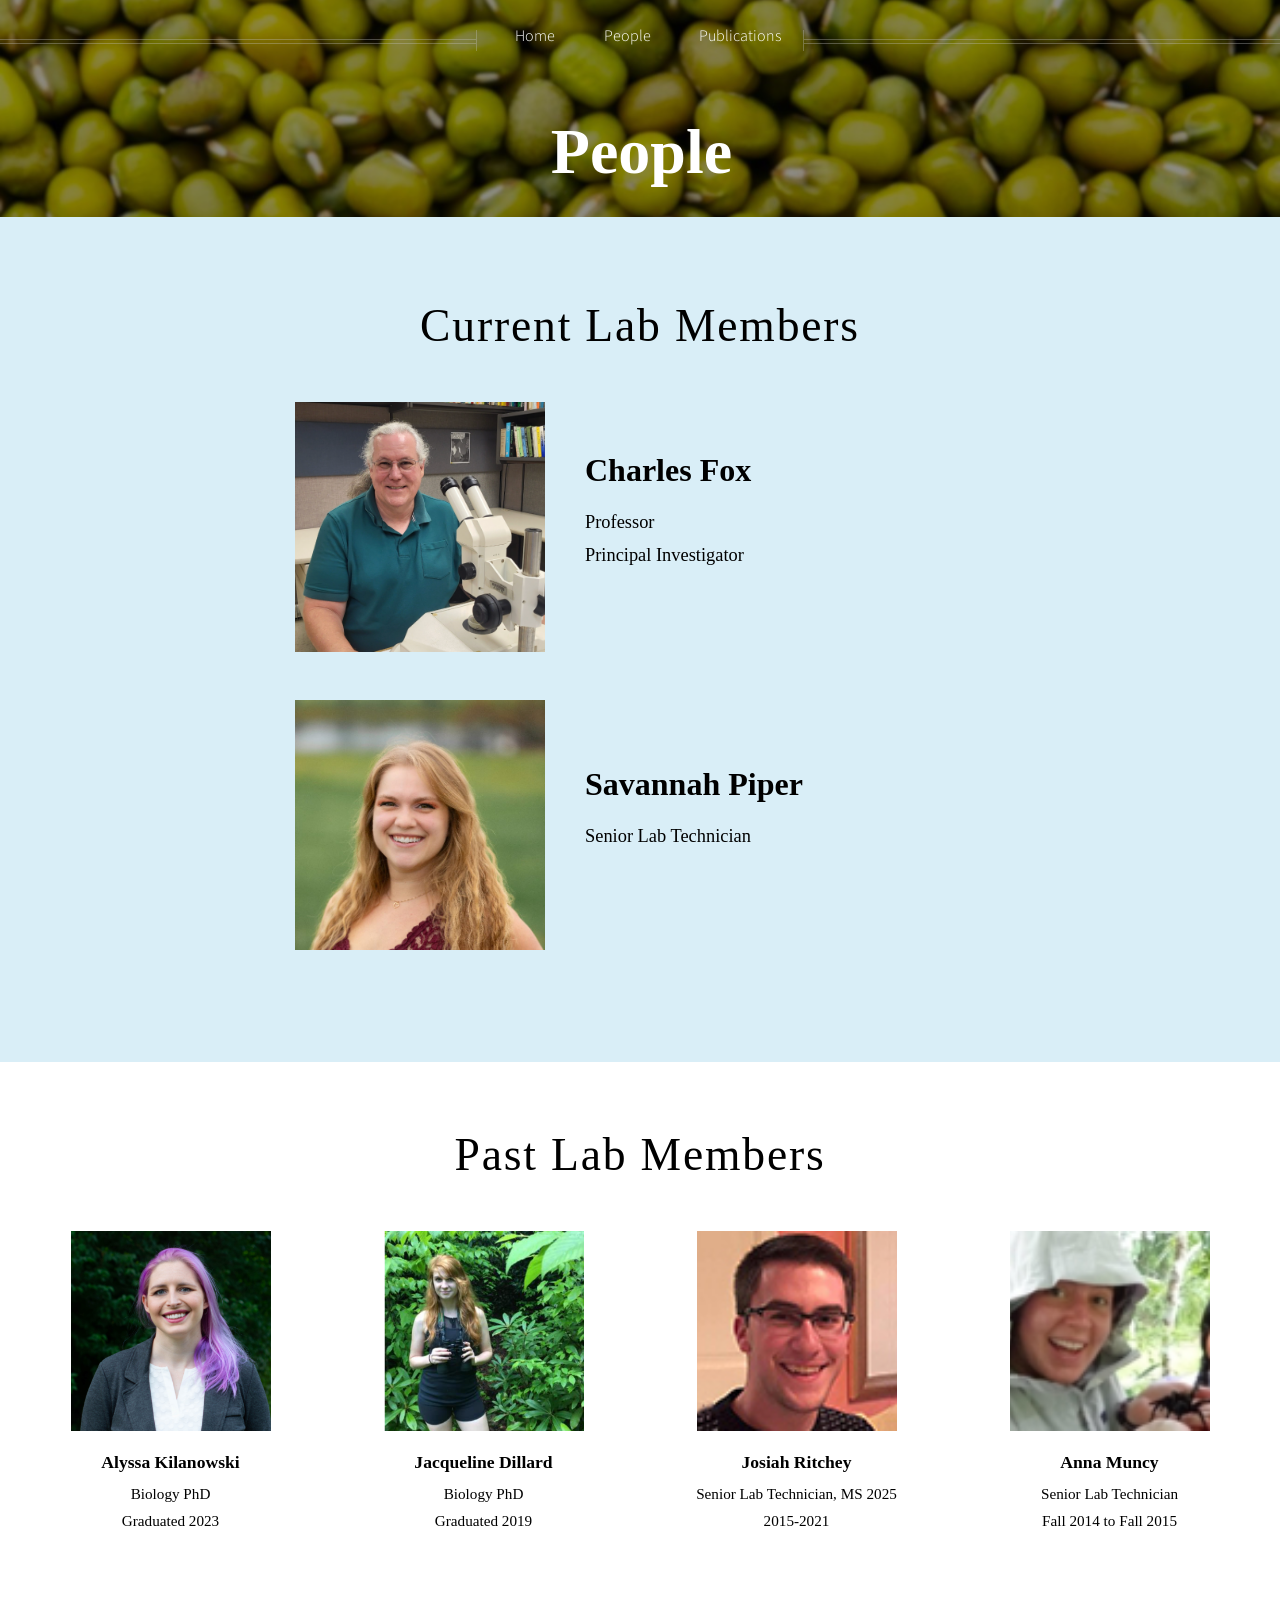
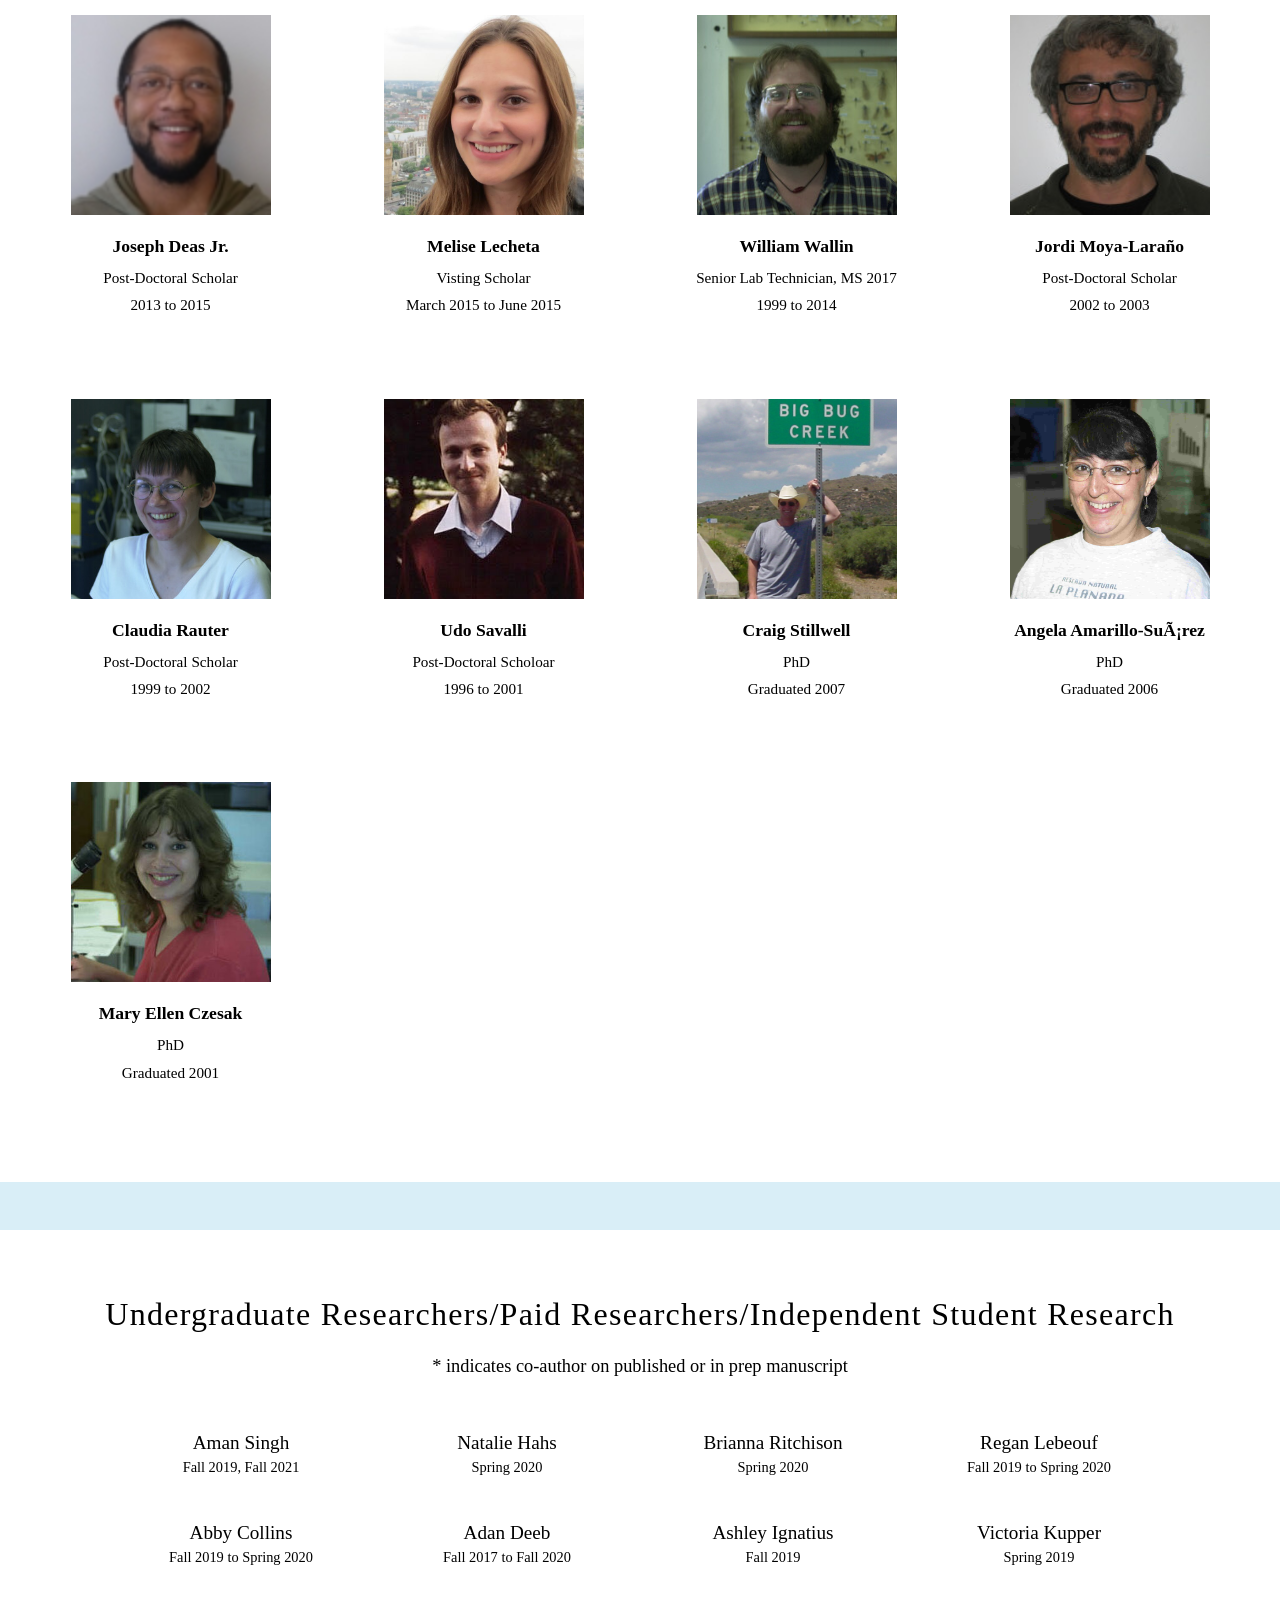
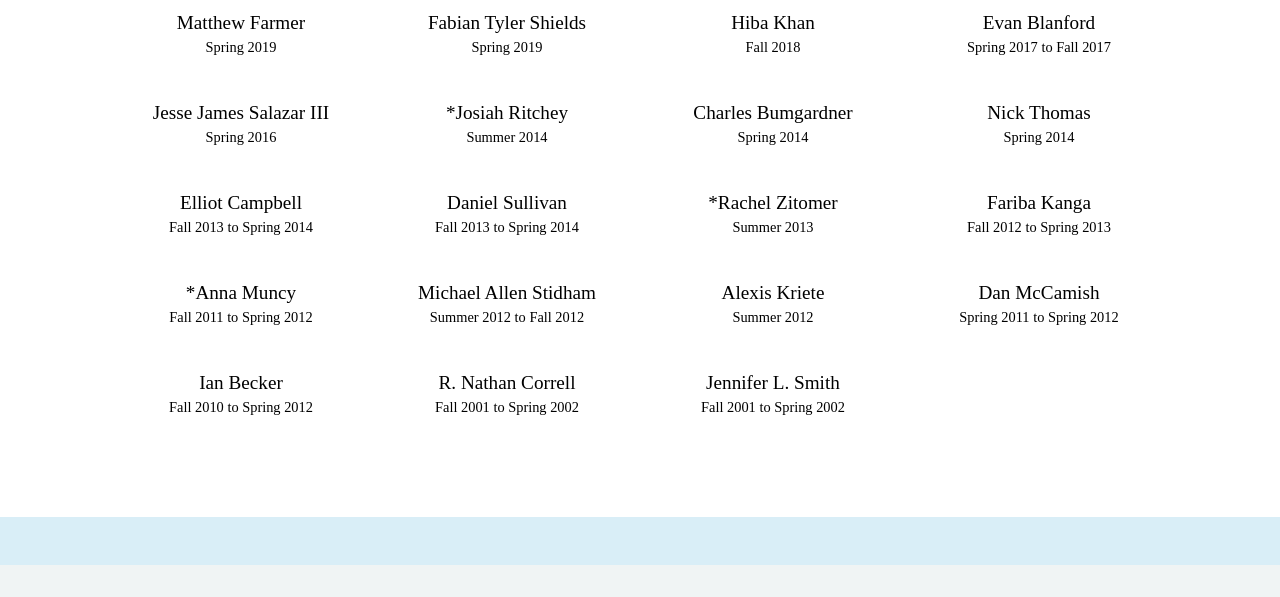
==== commit 3f6243c9: "Add files via upload" ====
--- a/people.html
+++ b/people.html
@@ -145,7 +145,7 @@
         
 	</div>
      <div class="past-member-card">
-		<img src="images/Jordi.JPG" alt="Jordi" />
+		<img src="images/Jordi.jpg" alt="Jordi" />
 
 		<h3>Jordi Moya-Laraño</h3>
 		<p>
@@ -277,118 +277,53 @@
 		<p>Spring 2014</p>
 	</div>
     <div class="undergrad-person">
-		<h3>Josiah Ritchey</h3>
-		<p>Summer 2014</p>
+		<h3>Nick Thomas</h3>
+		<p>Spring 2014</p>
 	</div>
      <div class="undergrad-person">
-		<h3>Josiah Ritchey</h3>
-		<p>Summer 2014</p>
-	</div>
-    <div class="undergrad-person">
-		<h3>Josiah Ritchey</h3>
-		<p>Summer 2014</p>
-	</div>
-    <div class="undergrad-person">
-		<h3>Josiah Ritchey</h3>
-		<p>Summer 2014</p>
+		<h3>Elliot Campbell</h3>
+		<p>Fall 2013 to Spring 2014</p>
+	</div>
+    <div class="undergrad-person">
+		<h3>Daniel Sullivan</h3>
+		<p>Fall 2013 to Spring 2014</p>
+	</div>
+    <div class="undergrad-person">
+		<h3>*Rachel Zitomer</h3>
+		<p>Summer 2013</p>
 	</div>
      <div class="undergrad-person">
-		<h3>Josiah Ritchey</h3>
-		<p>Summer 2014</p>
-	</div>
-    <div class="undergrad-person">
-		<h3>Josiah Ritchey</h3>
-		<p>Summer 2014</p>
-	</div>
-    <div class="undergrad-person">
-		<h3>Josiah Ritchey</h3>
-		<p>Summer 2014</p>
+		<h3>Fariba Kanga</h3>
+		<p>Fall 2012 to Spring 2013</p>
+	</div>
+    <div class="undergrad-person">
+		<h3>*Anna Muncy</h3>
+		<p>Fall 2011 to Spring 2012</p>
+	</div>
+    <div class="undergrad-person">
+		<h3>Michael Allen Stidham</h3>
+		<p>Summer 2012 to Fall 2012</p>
 	</div>
      <div class="undergrad-person">
-		<h3>Josiah Ritchey</h3>
-		<p>Summer 2014</p>
-	</div>
-    <div class="undergrad-person">
-		<h3>Josiah Ritchey</h3>
-		<p>Summer 2014</p>
-	</div>
-    <div class="undergrad-person">
-		<h3>Josiah Ritchey</h3>
-		<p>Summer 2014</p>
+		<h3>Alexis Kriete</h3>
+		<p>Summer 2012</p>
+	</div>
+    <div class="undergrad-person">
+		<h3>Dan McCamish</h3>
+		<p>Spring 2011 to Spring 2012</p>
+	</div>
+    <div class="undergrad-person">
+		<h3>Ian Becker</h3>
+		<p>Fall 2010 to Spring 2012</p>
 	</div>
      <div class="undergrad-person">
-		<h3>Josiah Ritchey</h3>
-		<p>Summer 2014</p>
-	</div>
-    <div class="undergrad-person">
-		<h3>Josiah Ritchey</h3>
-		<p>Summer 2014</p>
-	</div>
-    <div class="undergrad-person">
-		<h3>Josiah Ritchey</h3>
-		<p>Summer 2014</p>
-	</div>
-     <div class="undergrad-person">
-		<h3>Josiah Ritchey</h3>
-		<p>Summer 2014</p>
-	</div>
-    <div class="undergrad-person">
-		<h3>Josiah Ritchey</h3>
-		<p>Summer 2014</p>
-	</div>
-    <div class="undergrad-person">
-		<h3>Josiah Ritchey</h3>
-		<p>Summer 2014</p>
-	</div>
-     <div class="undergrad-person">
-		<h3>Josiah Ritchey</h3>
-		<p>Summer 2014</p>
-	</div>
-    <div class="undergrad-person">
-		<h3>Josiah Ritchey</h3>
-		<p>Summer 2014</p>
-	</div>
-    <div class="undergrad-person">
-		<h3>Josiah Ritchey</h3>
-		<p>Summer 2014</p>
-	</div>
-     <div class="undergrad-person">
-		<h3>Josiah Ritchey</h3>
-		<p>Summer 2014</p>
-	</div>
-    <div class="undergrad-person">
-		<h3>Josiah Ritchey</h3>
-		<p>Summer 2014</p>
-	</div>
-    <div class="undergrad-person">
-		<h3>Josiah Ritchey</h3>
-		<p>Summer 2014</p>
-	</div>
-     <div class="undergrad-person">
-		<h3>Josiah Ritchey</h3>
-		<p>Summer 2014</p>
-	</div>
-    <div class="undergrad-person">
-		<h3>Josiah Ritchey</h3>
-		<p>Summer 2014</p>
-	</div>
-    <div class="undergrad-person">
-		<h3>Josiah Ritchey</h3>
-		<p>Summer 2014</p>
-	</div>
-     <div class="undergrad-person">
-		<h3>Josiah Ritchey</h3>
-		<p>Summer 2014</p>
-	</div>
-    <div class="undergrad-person">
-		<h3>Josiah Ritchey</h3>
-		<p>Summer 2014</p>
-	</div>
-    <div class="undergrad-person">
-		<h3>Josiah Ritchey</h3>
-		<p>Summer 2014</p>
-	</div>
-
+		<h3>R. Nathan Correll</h3>
+		<p>Fall 2001 to Spring 2002</p>
+	</div>
+    <div class="undergrad-person">
+		<h3>Jennifer L. Smith</h3>
+		<p>Fall 2001 to Spring 2002</p>
+	</div>
 	</div>
 </section>
 		</article>
@@ -397,198 +332,4 @@
 </div>
 </div>
 </section>
-
-								</article>
-							</div>
-						</div>
-						<hr />
-						<div class="row">
-							<article class="col-4 col-12-mobile special">
-								<a href="#" class="image featured"><img src="images/pic07.jpg" alt="" /></a>
-								<header>
-									<h3><a href="#">Gravida aliquam penatibus</a></h3>
-								</header>
-								<p>
-									Amet nullam fringilla nibh nulla convallis tique ante proin sociis accumsan lobortis. Auctor etiam
-									porttitor phasellus tempus cubilia ultrices tempor sagittis. Nisl fermentum consequat integer interdum.
-								</p>
-							</article>
-							<article class="col-4 col-12-mobile special">
-								<a href="#" class="image featured"><img src="images/pic08.jpg" alt="" /></a>
-								<header>
-									<h3><a href="#">Sed quis rhoncus placerat</a></h3>
-								</header>
-								<p>
-									Amet nullam fringilla nibh nulla convallis tique ante proin sociis accumsan lobortis. Auctor etiam
-									porttitor phasellus tempus cubilia ultrices tempor sagittis. Nisl fermentum consequat integer interdum.
-								</p>
-							</article>
-							<article class="col-4 col-12-mobile special">
-								<a href="#" class="image featured"><img src="images/pic09.jpg" alt="" /></a>
-								<header>
-									<h3><a href="#">Magna laoreet et aliquam</a></h3>
-								</header>
-								<p>
-									Amet nullam fringilla nibh nulla convallis tique ante proin sociis accumsan lobortis. Auctor etiam
-									porttitor phasellus tempus cubilia ultrices tempor sagittis. Nisl fermentum consequat integer interdum.
-								</p>
-							</article>
-						</div>
-					</div>
-
-				</div>
-
-			<!-- Footer -->
-				<div id="footer">
-					<div class="container">
-						<div class="row">
-
-							<!-- Tweets -->
-								<section class="col-4 col-12-mobile">
-									<header>
-										<h2 class="icon brands fa-twitter circled"><span class="label">Tweets</span></h2>
-									</header>
-									<ul class="divided">
-										<li>
-											<article class="tweet">
-												Amet nullam fringilla nibh nulla convallis tique ante sociis accumsan.
-												<span class="timestamp">5 minutes ago</span>
-											</article>
-										</li>
-										<li>
-											<article class="tweet">
-												Hendrerit rutrum quisque.
-												<span class="timestamp">30 minutes ago</span>
-											</article>
-										</li>
-										<li>
-											<article class="tweet">
-												Curabitur donec nulla massa laoreet nibh. Lorem praesent montes.
-												<span class="timestamp">3 hours ago</span>
-											</article>
-										</li>
-										<li>
-											<article class="tweet">
-												Lacus natoque cras rhoncus curae dignissim ultricies. Convallis orci aliquet.
-												<span class="timestamp">5 hours ago</span>
-											</article>
-										</li>
-									</ul>
-								</section>
-
-							<!-- Posts -->
-								<section class="col-4 col-12-mobile">
-									<header>
-										<h2 class="icon solid fa-file circled"><span class="label">Posts</span></h2>
-									</header>
-									<ul class="divided">
-										<li>
-											<article class="post stub">
-												<header>
-													<h3><a href="#">Nisl fermentum integer</a></h3>
-												</header>
-												<span class="timestamp">3 hours ago</span>
-											</article>
-										</li>
-										<li>
-											<article class="post stub">
-												<header>
-													<h3><a href="#">Phasellus portitor lorem</a></h3>
-												</header>
-												<span class="timestamp">6 hours ago</span>
-											</article>
-										</li>
-										<li>
-											<article class="post stub">
-												<header>
-													<h3><a href="#">Magna tempus consequat</a></h3>
-												</header>
-												<span class="timestamp">Yesterday</span>
-											</article>
-										</li>
-										<li>
-											<article class="post stub">
-												<header>
-													<h3><a href="#">Feugiat lorem ipsum</a></h3>
-												</header>
-												<span class="timestamp">2 days ago</span>
-											</article>
-										</li>
-									</ul>
-								</section>
-
-							<!-- Photos -->
-								<section class="col-4 col-12-mobile">
-									<header>
-										<h2 class="icon solid fa-camera circled"><span class="label">Photos</span></h2>
-									</header>
-									<div class="row gtr-25">
-										<div class="col-6">
-											<a href="#" class="image fit"><img src="images/pic10.jpg" alt="" /></a>
-										</div>
-										<div class="col-6">
-											<a href="#" class="image fit"><img src="images/pic11.jpg" alt="" /></a>
-										</div>
-										<div class="col-6">
-											<a href="#" class="image fit"><img src="images/pic12.jpg" alt="" /></a>
-										</div>
-										<div class="col-6">
-											<a href="#" class="image fit"><img src="images/pic13.jpg" alt="" /></a>
-										</div>
-										<div class="col-6">
-											<a href="#" class="image fit"><img src="images/pic14.jpg" alt="" /></a>
-										</div>
-										<div class="col-6">
-											<a href="#" class="image fit"><img src="images/pic15.jpg" alt="" /></a>
-										</div>
-									</div>
-								</section>
-
-						</div>
-						<hr />
-						<div class="row">
-							<div class="col-12">
-
-								<!-- Contact -->
-									<section class="contact">
-										<header>
-											<h3>Nisl turpis nascetur interdum?</h3>
-										</header>
-										<p>Urna nisl non quis interdum mus ornare ridiculus egestas ridiculus lobortis vivamus tempor aliquet.</p>
-										<ul class="icons">
-											<li><a href="#" class="icon brands fa-twitter"><span class="label">Twitter</span></a></li>
-											<li><a href="#" class="icon brands fa-facebook-f"><span class="label">Facebook</span></a></li>
-											<li><a href="#" class="icon brands fa-instagram"><span class="label">Instagram</span></a></li>
-											<li><a href="#" class="icon brands fa-pinterest"><span class="label">Pinterest</span></a></li>
-											<li><a href="#" class="icon brands fa-dribbble"><span class="label">Dribbble</span></a></li>
-											<li><a href="#" class="icon brands fa-linkedin-in"><span class="label">Linkedin</span></a></li>
-										</ul>
-									</section>
-
-								<!-- Copyright -->
-									<div class="copyright">
-										<ul class="menu">
-											<li>&copy; Untitled. All rights reserved.</li><li>Design: <a href="http://html5up.net">HTML5 UP</a></li>
-										</ul>
-									</div>
-
-							</div>
-
-						</div>
-					</div>
-				</div>
-
-		</div>
-
-		<!-- Scripts -->
-			<script src="assets/js/jquery.min.js"></script>
-			<script src="assets/js/jquery.dropotron.min.js"></script>
-			<script src="assets/js/jquery.scrolly.min.js"></script>
-			<script src="assets/js/jquery.scrollex.min.js"></script>
-			<script src="assets/js/browser.min.js"></script>
-			<script src="assets/js/breakpoints.min.js"></script>
-			<script src="assets/js/util.js"></script>
-			<script src="assets/js/main.js"></script>
-
-	</body>
 </html>
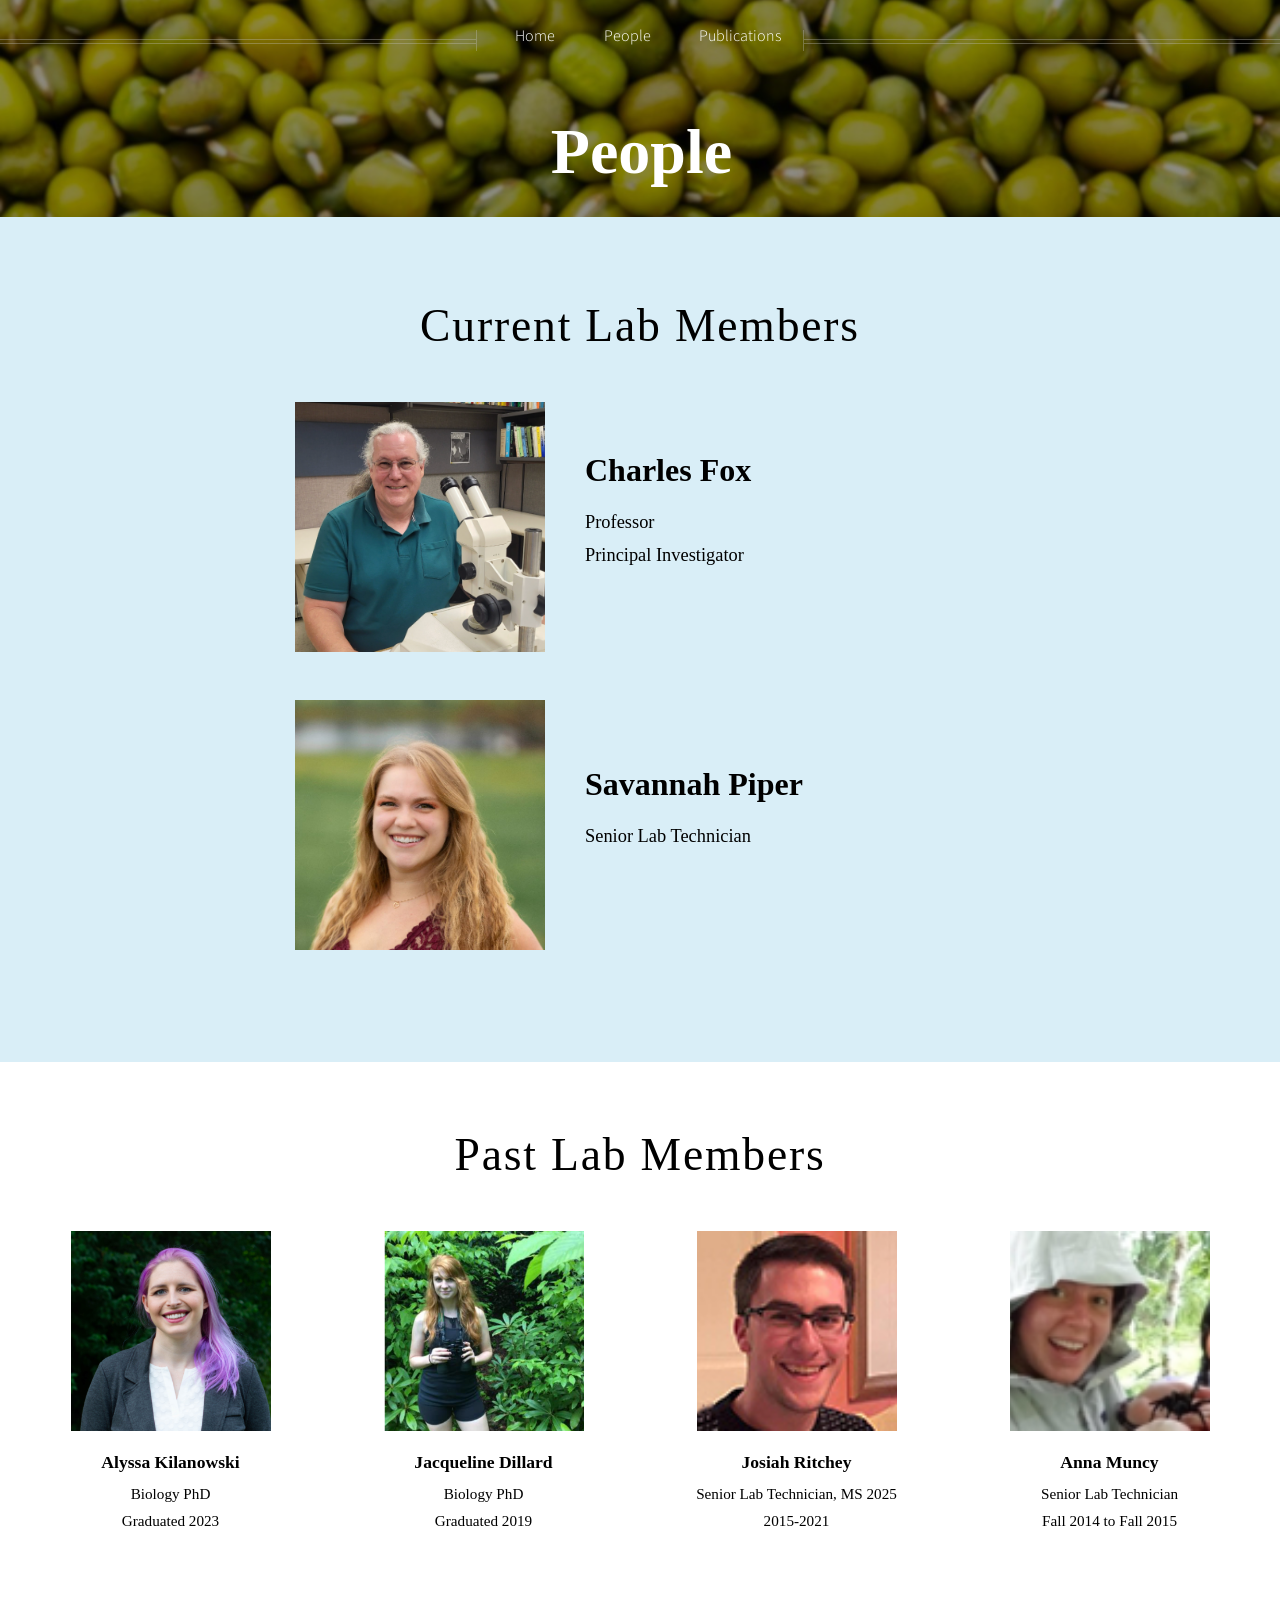
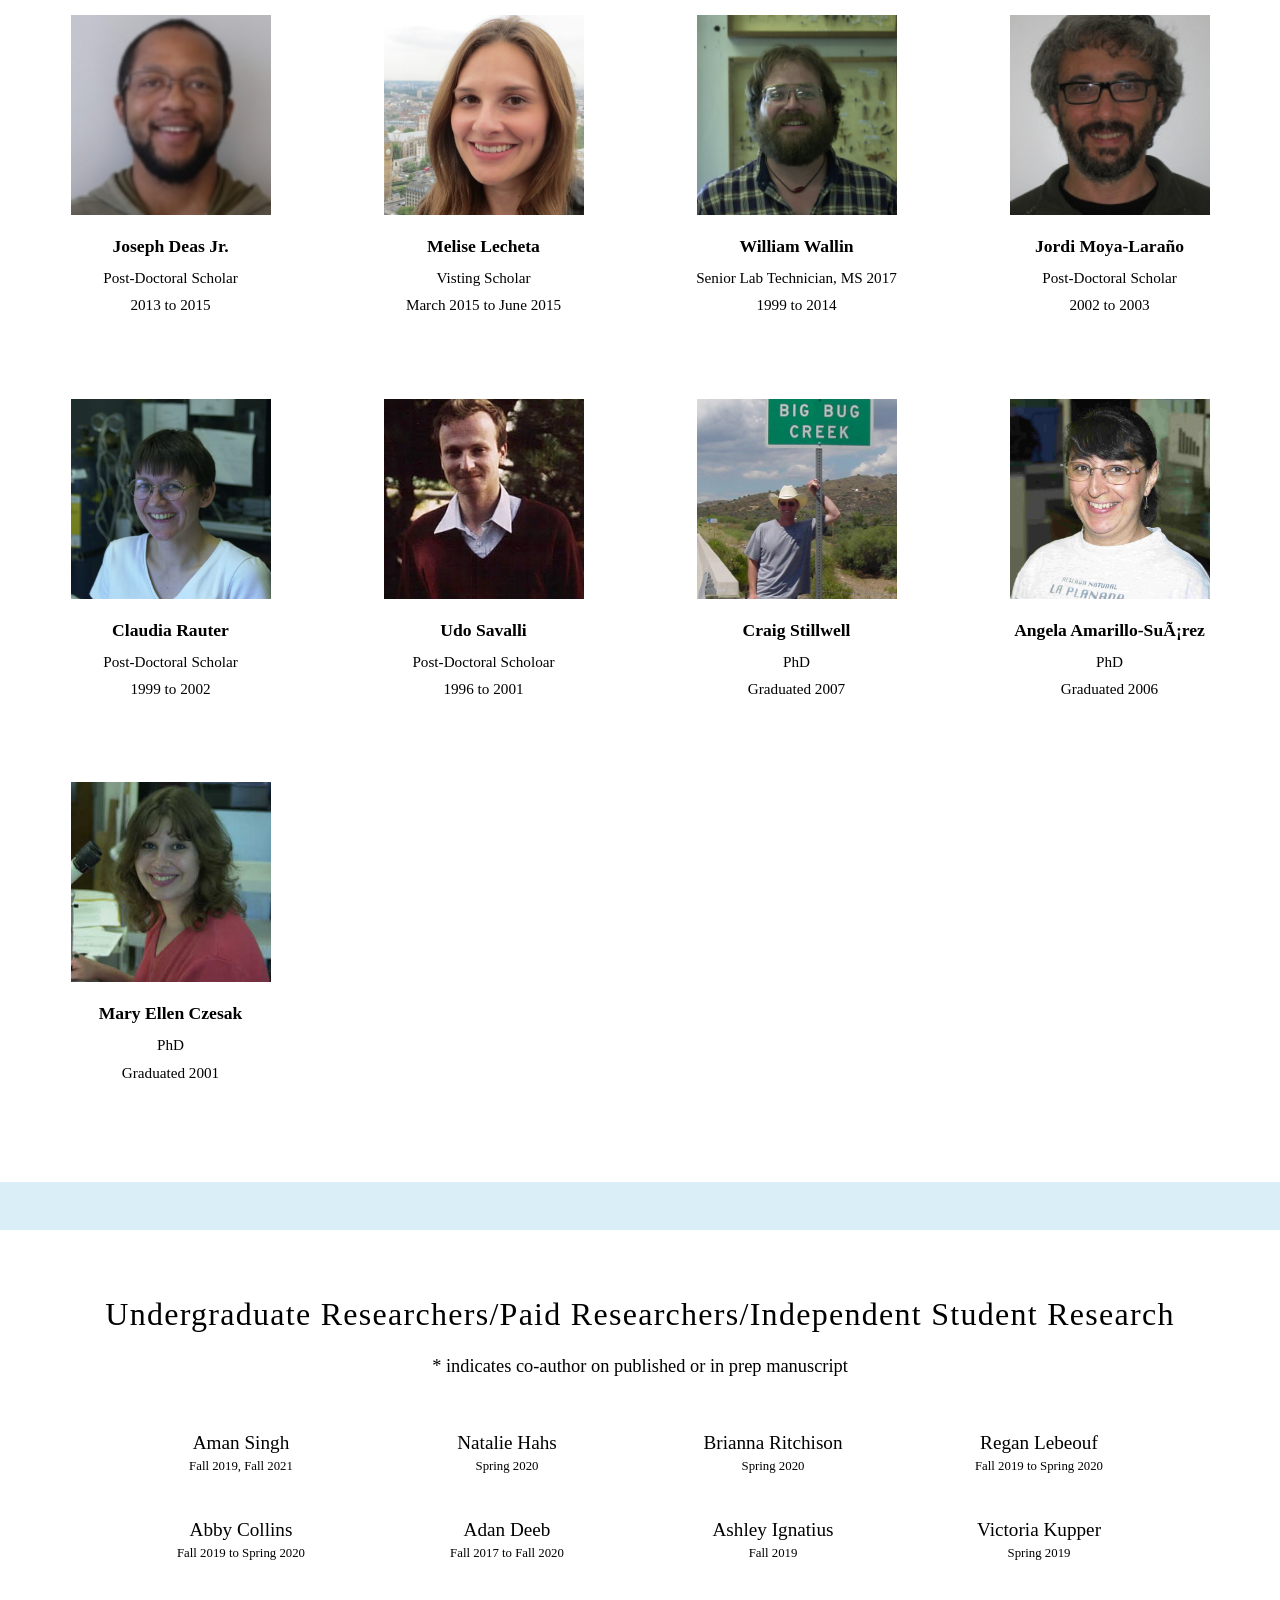
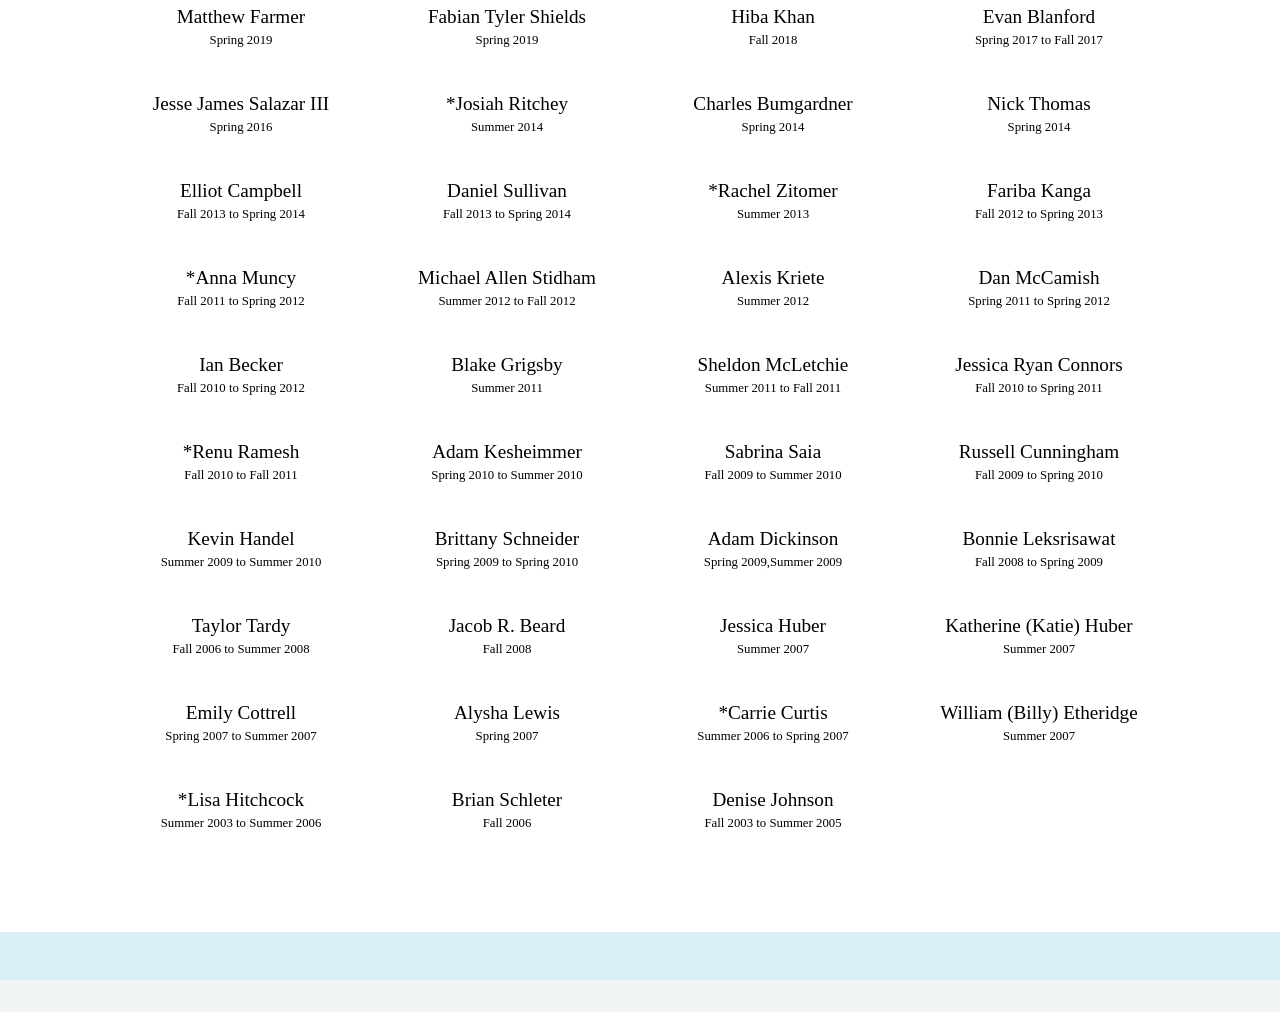
==== commit ca1974e8: "Add files via upload" ====
--- a/people.html
+++ b/people.html
@@ -317,12 +317,92 @@
 		<p>Fall 2010 to Spring 2012</p>
 	</div>
      <div class="undergrad-person">
-		<h3>R. Nathan Correll</h3>
-		<p>Fall 2001 to Spring 2002</p>
-	</div>
-    <div class="undergrad-person">
-		<h3>Jennifer L. Smith</h3>
-		<p>Fall 2001 to Spring 2002</p>
+		<h3>Blake Grigsby</h3>
+		<p>Summer 2011</p>
+	</div>
+    <div class="undergrad-person">
+		<h3>Sheldon McLetchie</h3>
+		<p>Summer 2011 to Fall 2011</p>
+	</div>
+	 <div class="undergrad-person">
+		<h3>Jessica Ryan Connors</h3>
+		<p>Fall 2010 to Spring 2011</p>
+	</div>
+	 <div class="undergrad-person">
+		<h3>*Renu Ramesh</h3>
+		<p>Fall 2010 to Fall 2011</p>
+	</div>
+	 <div class="undergrad-person">
+		<h3>Adam Kesheimmer</h3>
+		<p>Spring 2010 to Summer 2010</p>
+	</div>
+	 <div class="undergrad-person">
+		<h3>Sabrina Saia</h3>
+		<p>Fall 2009 to Summer 2010</p>
+	</div>
+	 <div class="undergrad-person">
+		<h3>Russell Cunningham</h3>
+		<p>Fall 2009 to Spring 2010</p>
+	</div>
+	 <div class="undergrad-person">
+		<h3>Kevin Handel</h3>
+		<p>Summer 2009 to Summer 2010</p>
+	</div>
+	 <div class="undergrad-person">
+		<h3>Brittany Schneider</h3>
+		<p>Spring 2009 to Spring 2010</p>
+	</div>
+	 <div class="undergrad-person">
+		<h3>Adam Dickinson</h3>
+		<p>Spring 2009,Summer 2009</p>
+	</div>
+	 <div class="undergrad-person">
+		<h3>Bonnie Leksrisawat</h3>
+		<p>Fall 2008 to Spring 2009</p>
+	</div>
+	 <div class="undergrad-person">
+		<h3>Taylor Tardy</h3>
+		<p>Fall 2006 to Summer 2008</p>
+	</div>
+	 <div class="undergrad-person">
+		<h3>Jacob R. Beard</h3>
+		<p>Fall 2008</p>
+	</div>
+	 <div class="undergrad-person">
+		<h3>Jessica Huber</h3>
+		<p>Summer 2007</p>
+	</div>
+	 <div class="undergrad-person">
+		<h3>Katherine (Katie) Huber</h3>
+		<p>Summer 2007</p>
+	</div>
+	 <div class="undergrad-person">
+		<h3>Emily Cottrell</h3>
+		<p>Spring 2007 to Summer 2007</p>
+	</div>
+	 <div class="undergrad-person">
+		<h3>Alysha Lewis</h3>
+		<p>Spring 2007</p>
+	</div>
+	 <div class="undergrad-person">
+		<h3>*Carrie Curtis</h3>
+		<p>Summer 2006 to Spring 2007</p>
+	</div>
+	 <div class="undergrad-person">
+		<h3>William (Billy) Etheridge </h3>
+		<p>Summer 2007</p>
+	</div>
+	 <div class="undergrad-person">
+		<h3>*Lisa Hitchcock</h3>
+		<p>Summer 2003 to Summer 2006</p>
+	</div>
+	 <div class="undergrad-person">
+		<h3>Brian Schleter</h3>
+		<p> Fall 2006</p>
+	</div>
+	 <div class="undergrad-person">
+		<h3>Denise Johnson</h3>
+		<p>Fall 2003 to Summer 2005</p>
 	</div>
 	</div>
 </section>
--- a/assets/css/main.css
+++ b/assets/css/main.css
@@ -3741,7 +3741,7 @@
 .people-page .undergrad-person p {
 	color: #000 !important;
 	font-family: Georgia, "Times New Roman", serif !important;
-	font-size: 0.9em !important;
+	font-size: 0.8em !important;
 	margin: -0.25em 0 0 0;
 	line-height: 1em;
 	text-align: center !important;
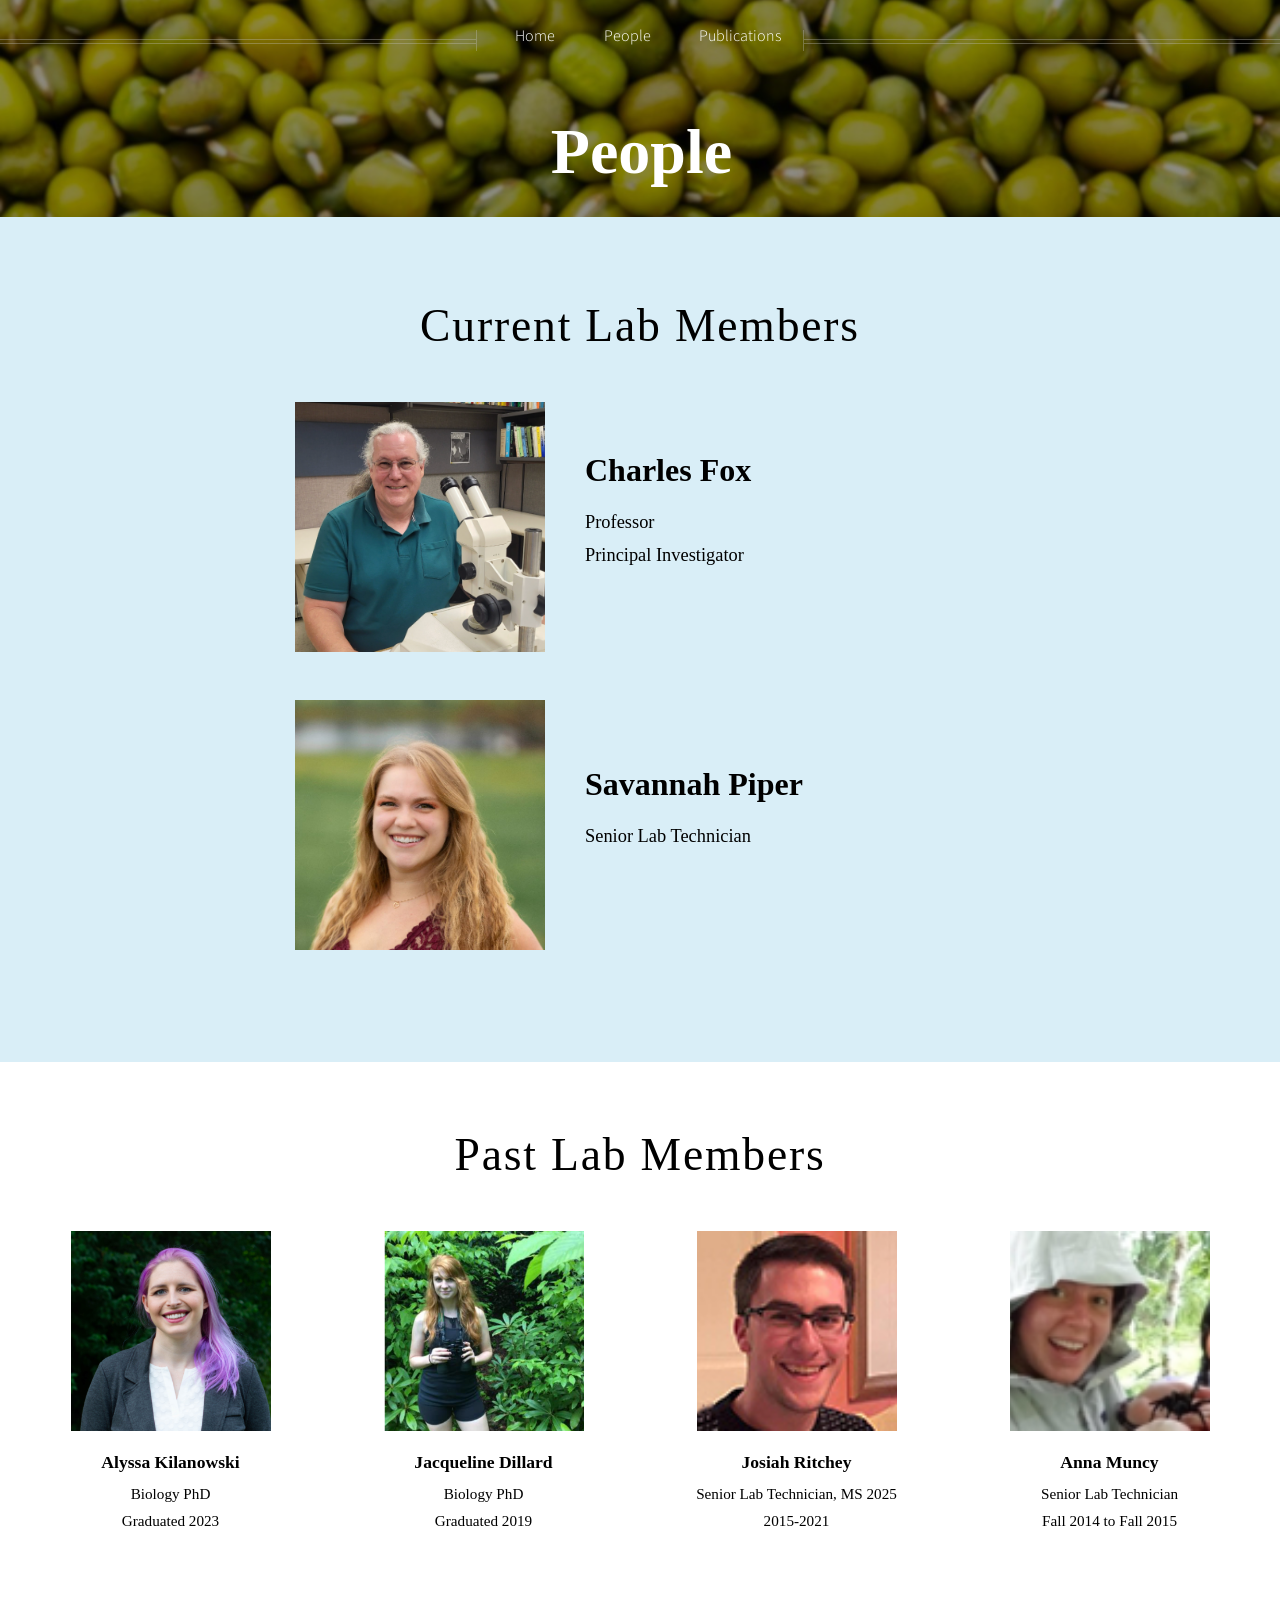
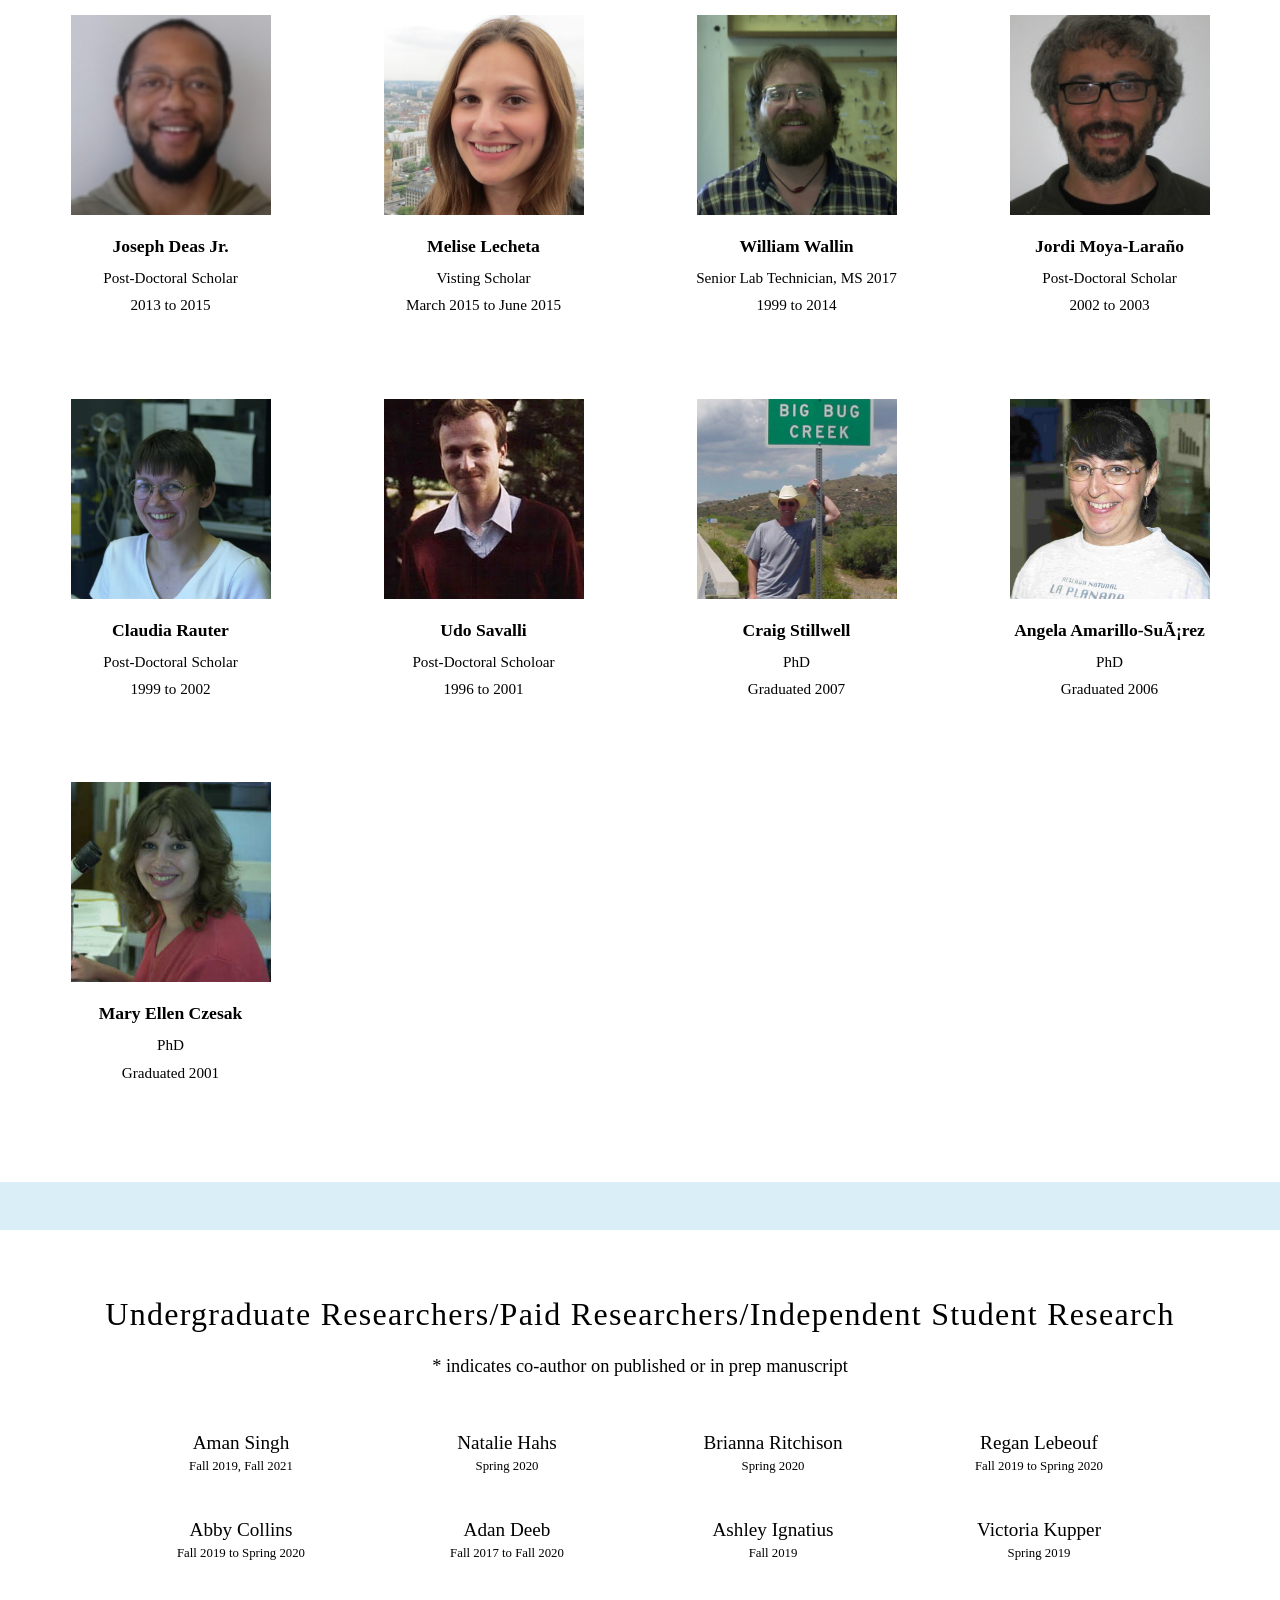
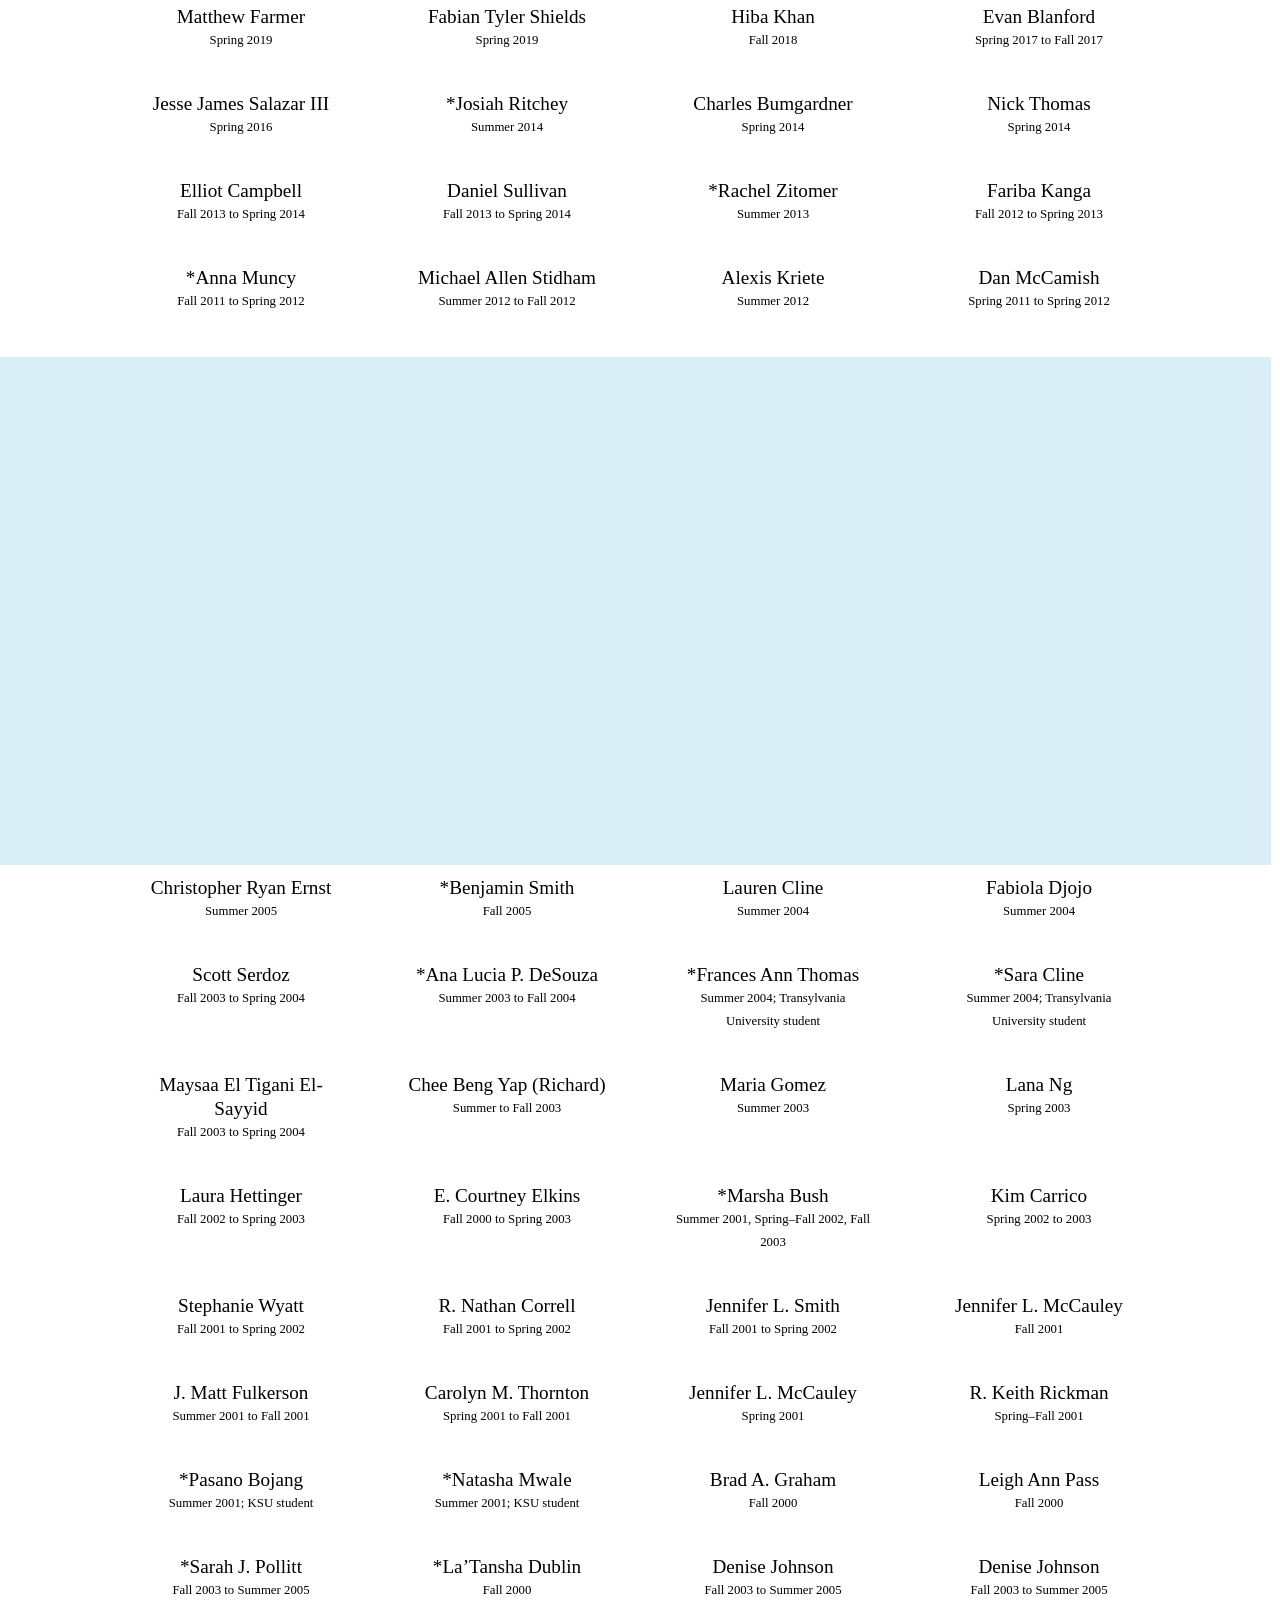
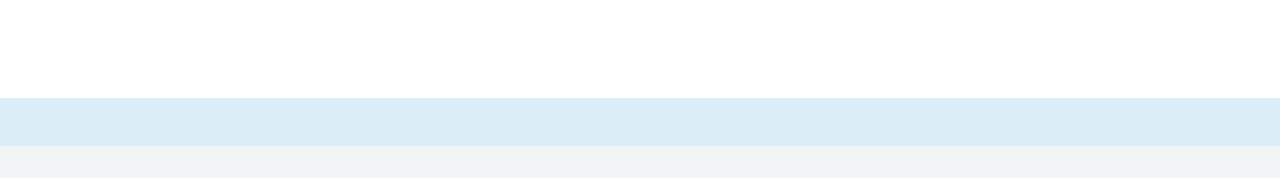
==== commit 87395483: "Add files via upload" ====
--- a/people.html
+++ b/people.html
@@ -354,7 +354,7 @@
 	</div>
 	 <div class="undergrad-person">
 		<h3>Adam Dickinson</h3>
-		<p>Spring 2009,Summer 2009</p>
+		<p>Spring 2009, Summer 2009</p>
 	</div>
 	 <div class="undergrad-person">
 		<h3>Bonnie Leksrisawat</h3>
@@ -401,6 +401,138 @@
 		<p> Fall 2006</p>
 	</div>
 	 <div class="undergrad-person">
+		<h3>Denise Johnson</h3>
+		<p>Fall 2003 to Summer 2005</p>
+	</div>
+	<div class="undergrad-person">
+		<h3>Oriaku Njoku</h3>
+		<p>Fall 2002 to Summer 2005</p>
+	</div>
+	<div class="undergrad-person">
+		<h3>Christopher Ryan Ernst</h3>
+		<p>Summer 2005</p>
+	</div>
+	<div class="undergrad-person">
+		<h3>*Benjamin Smith</h3>
+		<p>Fall 2005</p>
+	</div>
+	<div class="undergrad-person">
+		<h3>Lauren Cline</h3>
+		<p>Summer 2004</p>
+	</div>
+	<div class="undergrad-person">
+		<h3>Fabiola Djojo</h3>
+		<p>Summer 2004</p>
+	</div>
+	<div class="undergrad-person">
+		<h3>Scott Serdoz</h3>
+		<p>Fall 2003 to Spring 2004</p>
+	</div>
+	<div class="undergrad-person">
+		<h3>*Ana Lucia P. DeSouza</h3>
+		<p>Summer 2003 to Fall 2004</p>
+	</div>
+	<div class="undergrad-person">
+		<h3>*Frances Ann Thomas</h3>
+		<p>Summer 2004; Transylvania University student</p>
+	</div>
+	<div class="undergrad-person">
+		<h3>*Sara Cline</h3>
+		<p>Summer 2004; Transylvania University student</p>
+	</div>
+	<div class="undergrad-person">
+		<h3>Maysaa El Tigani El-Sayyid</h3>
+		<p>Fall 2003 to Spring 2004</p>
+	</div>
+	<div class="undergrad-person">
+		<h3>Chee Beng Yap (Richard)</h3>
+		<p>Summer to Fall 2003</p>
+	</div>
+	<div class="undergrad-person">
+		<h3>Maria Gomez</h3>
+		<p>Summer 2003</p>
+	</div>
+	<div class="undergrad-person">
+		<h3>Lana Ng</h3>
+		<p>Spring 2003</p>
+	</div>
+	<div class="undergrad-person">
+		<h3>Laura Hettinger</h3>
+		<p>Fall 2002 to Spring 2003</p>
+	</div>
+	<div class="undergrad-person">
+		<h3>E. Courtney Elkins</h3>
+		<p>Fall 2000 to Spring 2003</p>
+	</div>
+	<div class="undergrad-person">
+		<h3>*Marsha Bush</h3>
+		<p>Summer 2001, Spring–Fall 2002, Fall 2003</p>
+	</div>
+	<div class="undergrad-person">
+		<h3>Kim Carrico</h3>
+		<p>Spring 2002 to 2003</p>
+	</div>
+	<div class="undergrad-person">
+		<h3>Stephanie Wyatt</h3>
+		<p>Fall 2001 to Spring 2002</p>
+	</div>
+	<div class="undergrad-person">
+		<h3>R. Nathan Correll</h3>
+		<p>Fall 2001 to Spring 2002</p>
+	</div>
+	<div class="undergrad-person">
+		<h3>Jennifer L. Smith</h3>
+		<p>Fall 2001 to Spring 2002</p>
+	</div>
+	<div class="undergrad-person">
+		<h3>Jennifer L. McCauley</h3>
+		<p>Fall 2001</p>
+	</div>
+	<div class="undergrad-person">
+		<h3>J. Matt Fulkerson</h3>
+		<p>Summer 2001 to Fall 2001</p>
+	</div>
+	<div class="undergrad-person">
+		<h3>Carolyn M. Thornton</h3>
+		<p>Spring 2001 to Fall 2001</p>
+	</div>
+	<div class="undergrad-person">
+		<h3>Jennifer L. McCauley</h3>
+		<p>Spring 2001</p>
+	</div>
+	<div class="undergrad-person">
+		<h3>R. Keith Rickman</h3>
+		<p>Spring–Fall 2001</p>
+	</div>
+	<div class="undergrad-person">
+		<h3>*Pasano Bojang</h3>
+		<p>Summer 2001; KSU student</p>
+	</div>
+	<div class="undergrad-person">
+		<h3>*Natasha Mwale</h3>
+		<p>Summer 2001; KSU student</p>
+	</div>
+	<div class="undergrad-person">
+		<h3>Brad A. Graham</h3>
+		<p>Fall 2000</p>
+	</div>
+	<div class="undergrad-person">
+		<h3>Leigh Ann Pass</h3>
+		<p>Fall 2000</p>
+	</div>
+	<div class="undergrad-person">
+		<h3>*Sarah J. Pollitt</h3>
+		<p>Fall 2003 to Summer 2005</p>
+	</div>
+	<div class="undergrad-person">
+		<h3>*La’Tansha Dublin</h3>
+		<p>Fall 2000</p>
+	</div>
+	<div class="undergrad-person">
+		<h3>Denise Johnson</h3>
+		<p>Fall 2003 to Summer 2005</p>
+	</div>
+	<div class="undergrad-person">
 		<h3>Denise Johnson</h3>
 		<p>Fall 2003 to Summer 2005</p>
 	</div>
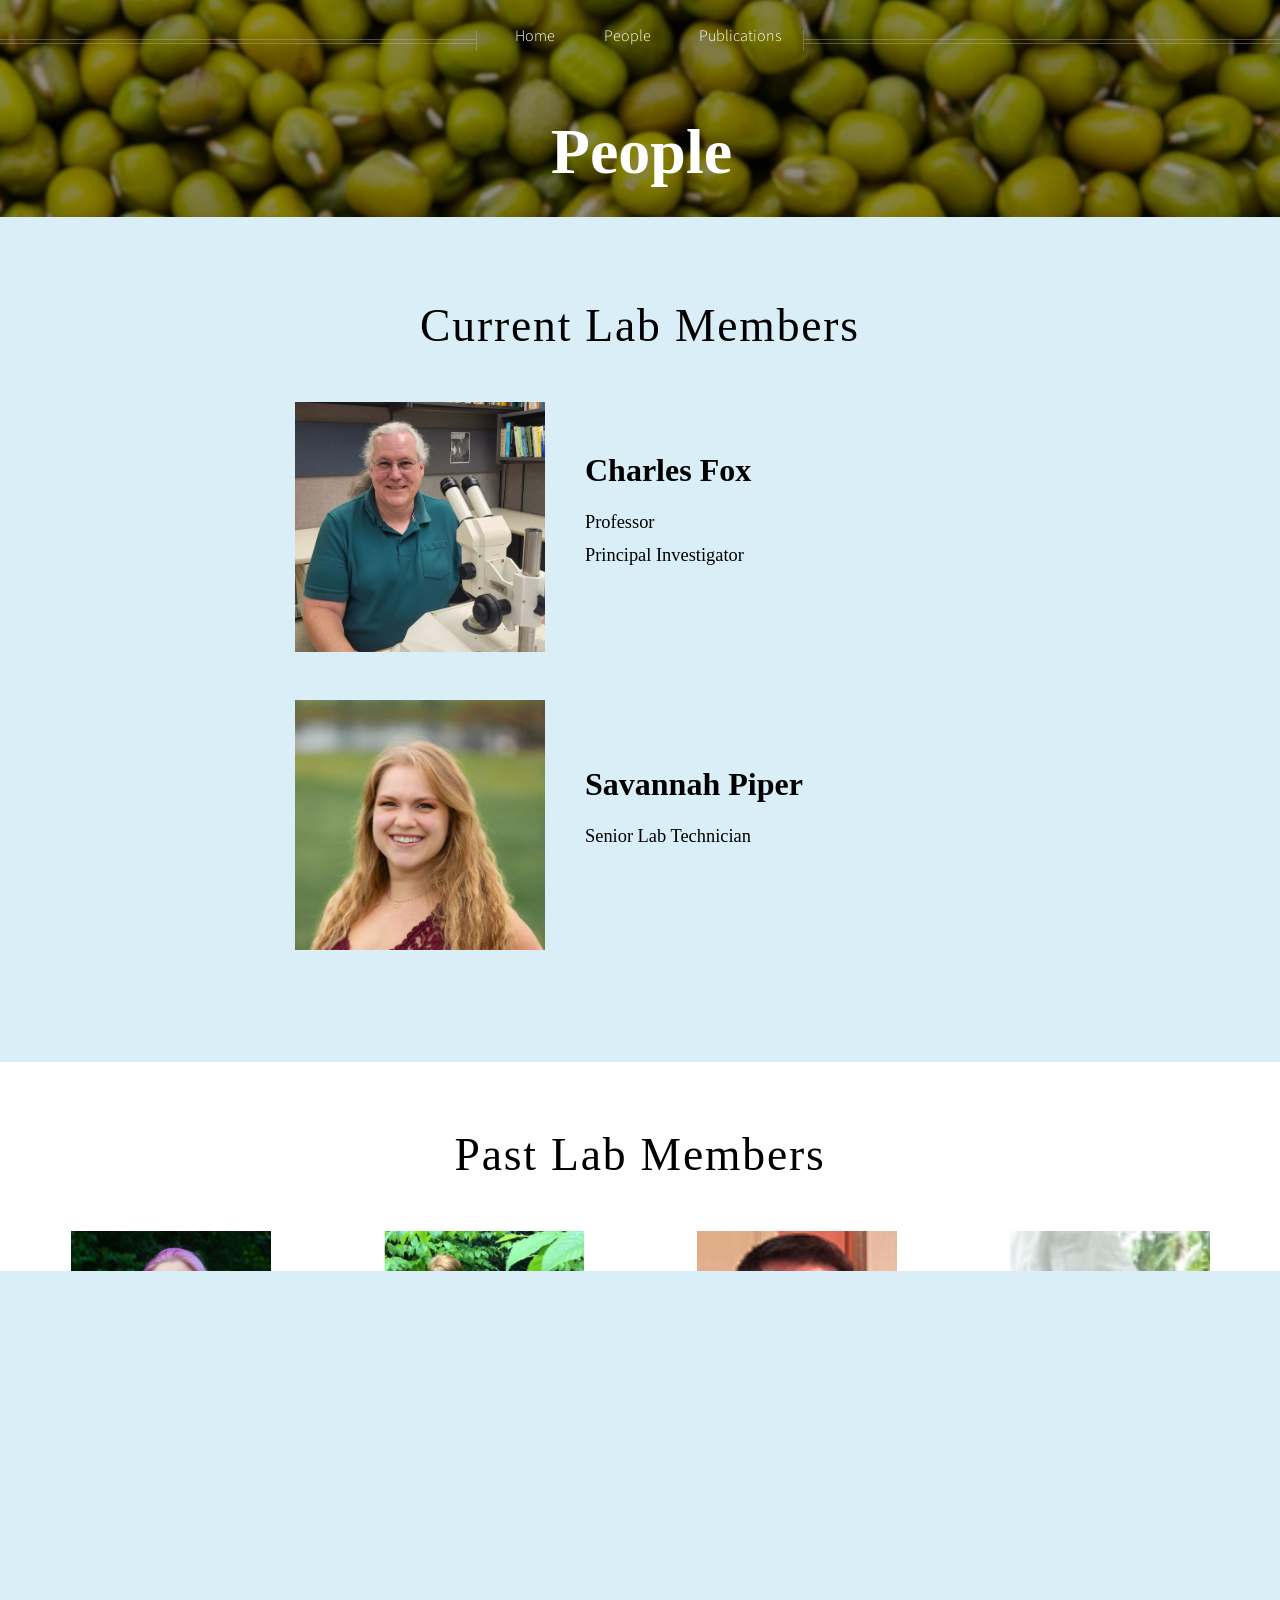
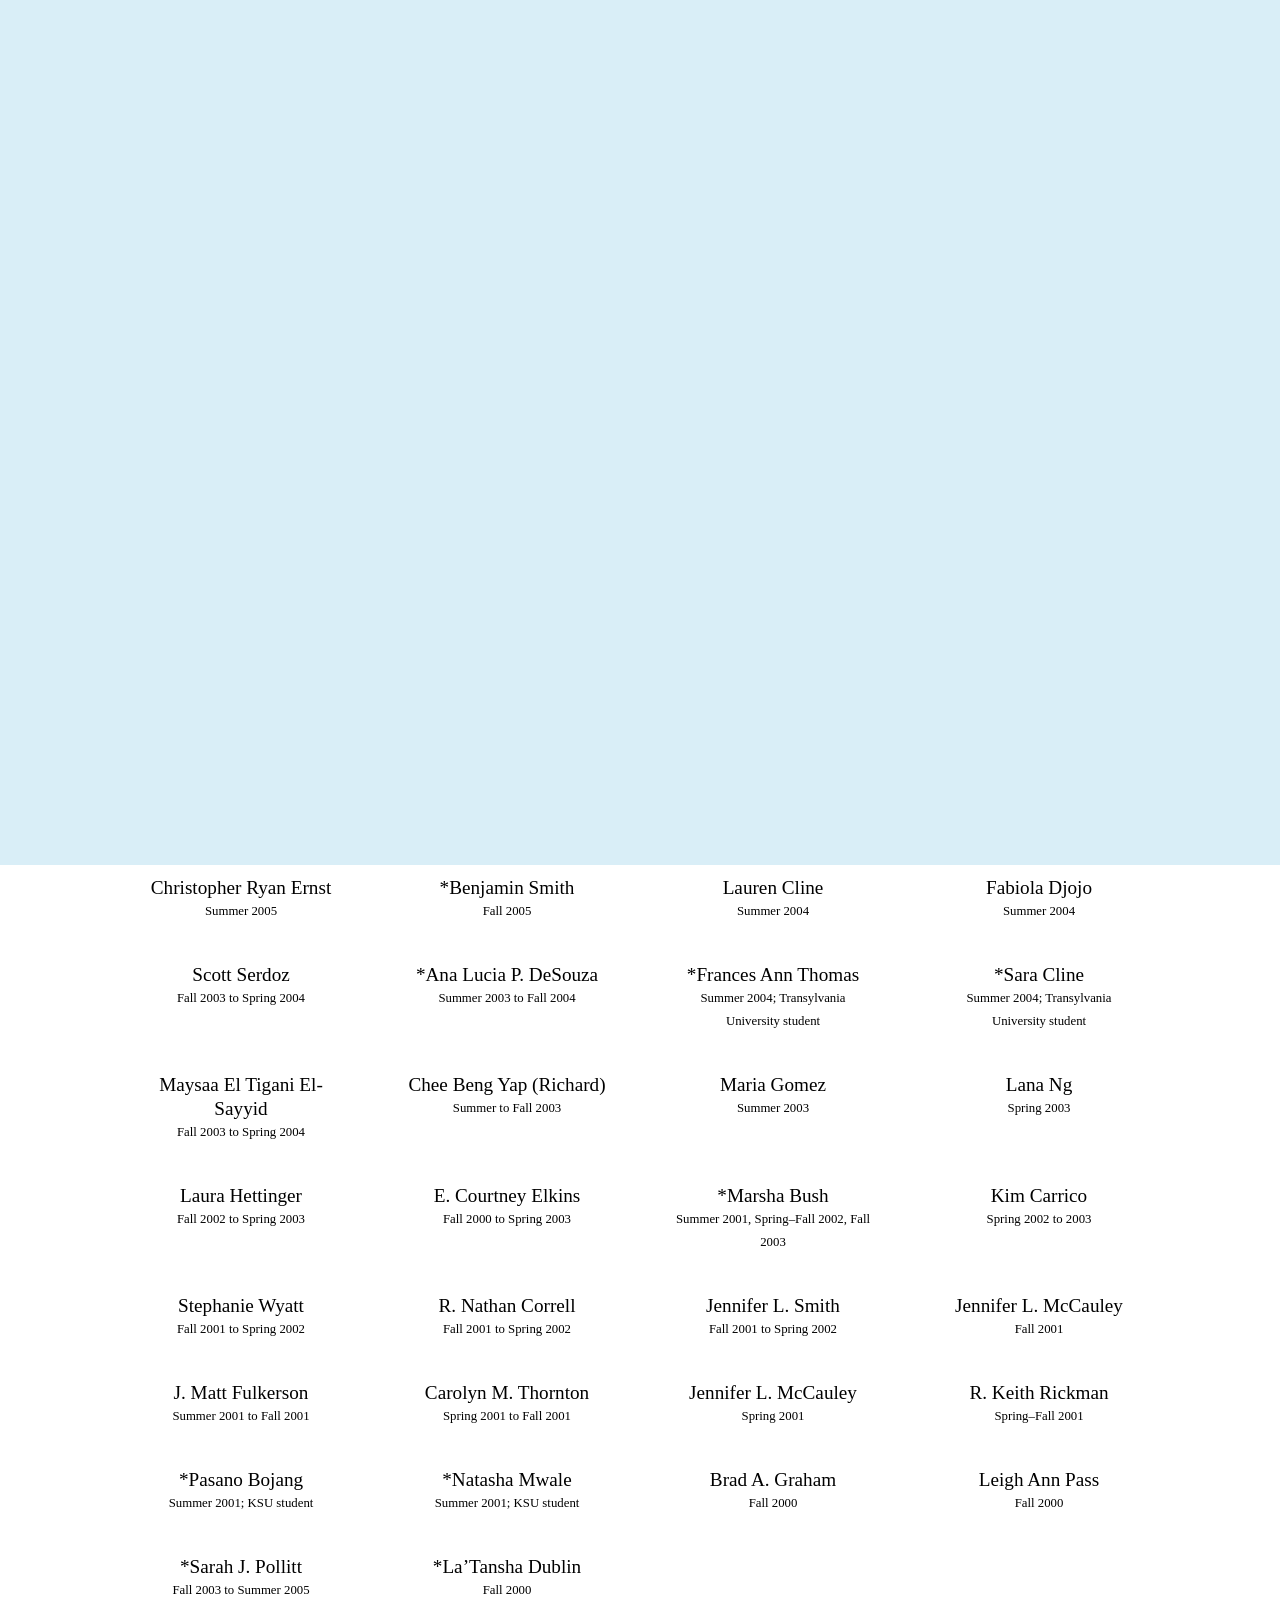
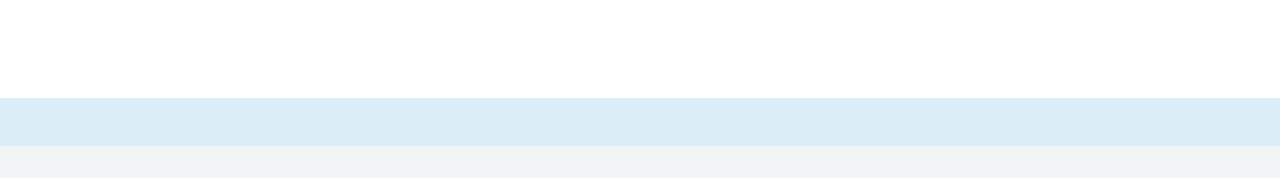
==== commit 92ce75e9: "Add files via upload" ====
--- a/people.html
+++ b/people.html
@@ -528,14 +528,6 @@
 		<h3>*La’Tansha Dublin</h3>
 		<p>Fall 2000</p>
 	</div>
-	<div class="undergrad-person">
-		<h3>Denise Johnson</h3>
-		<p>Fall 2003 to Summer 2005</p>
-	</div>
-	<div class="undergrad-person">
-		<h3>Denise Johnson</h3>
-		<p>Fall 2003 to Summer 2005</p>
-	</div>
 	</div>
 </section>
 		</article>
